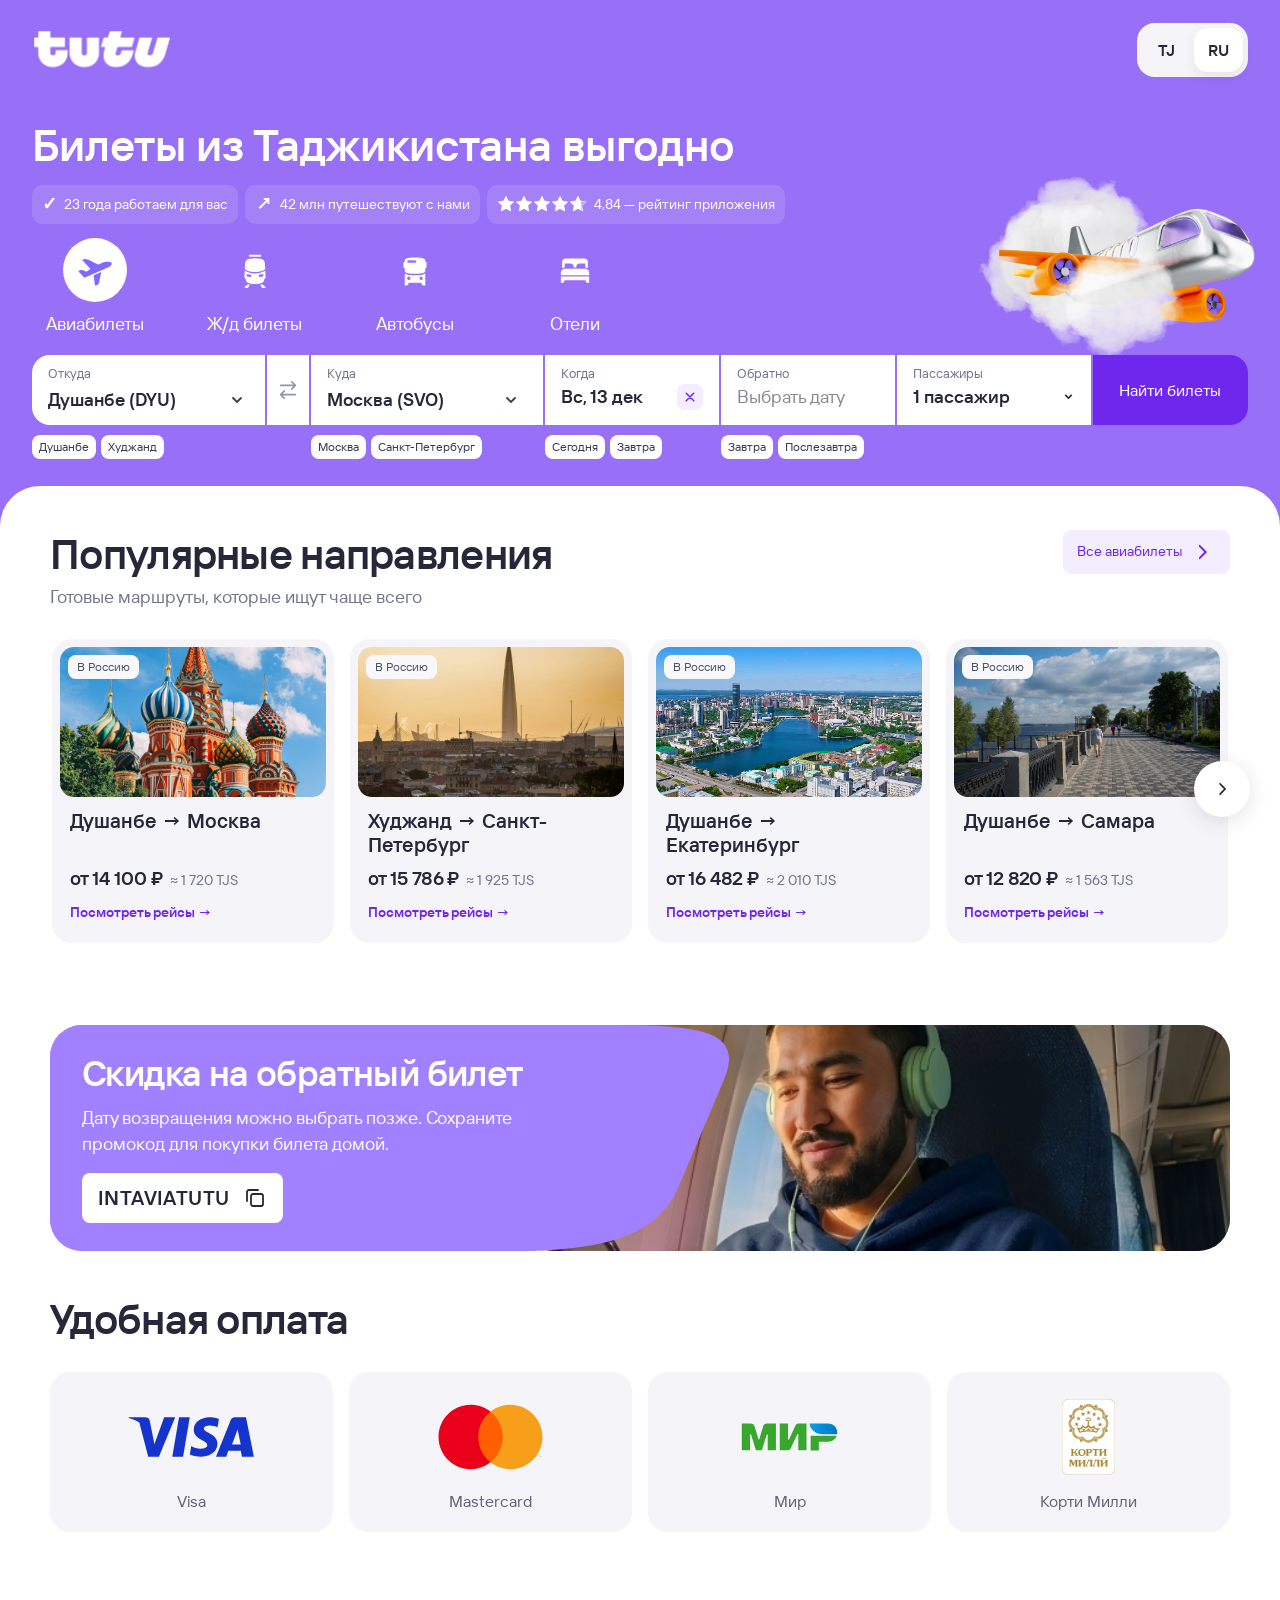
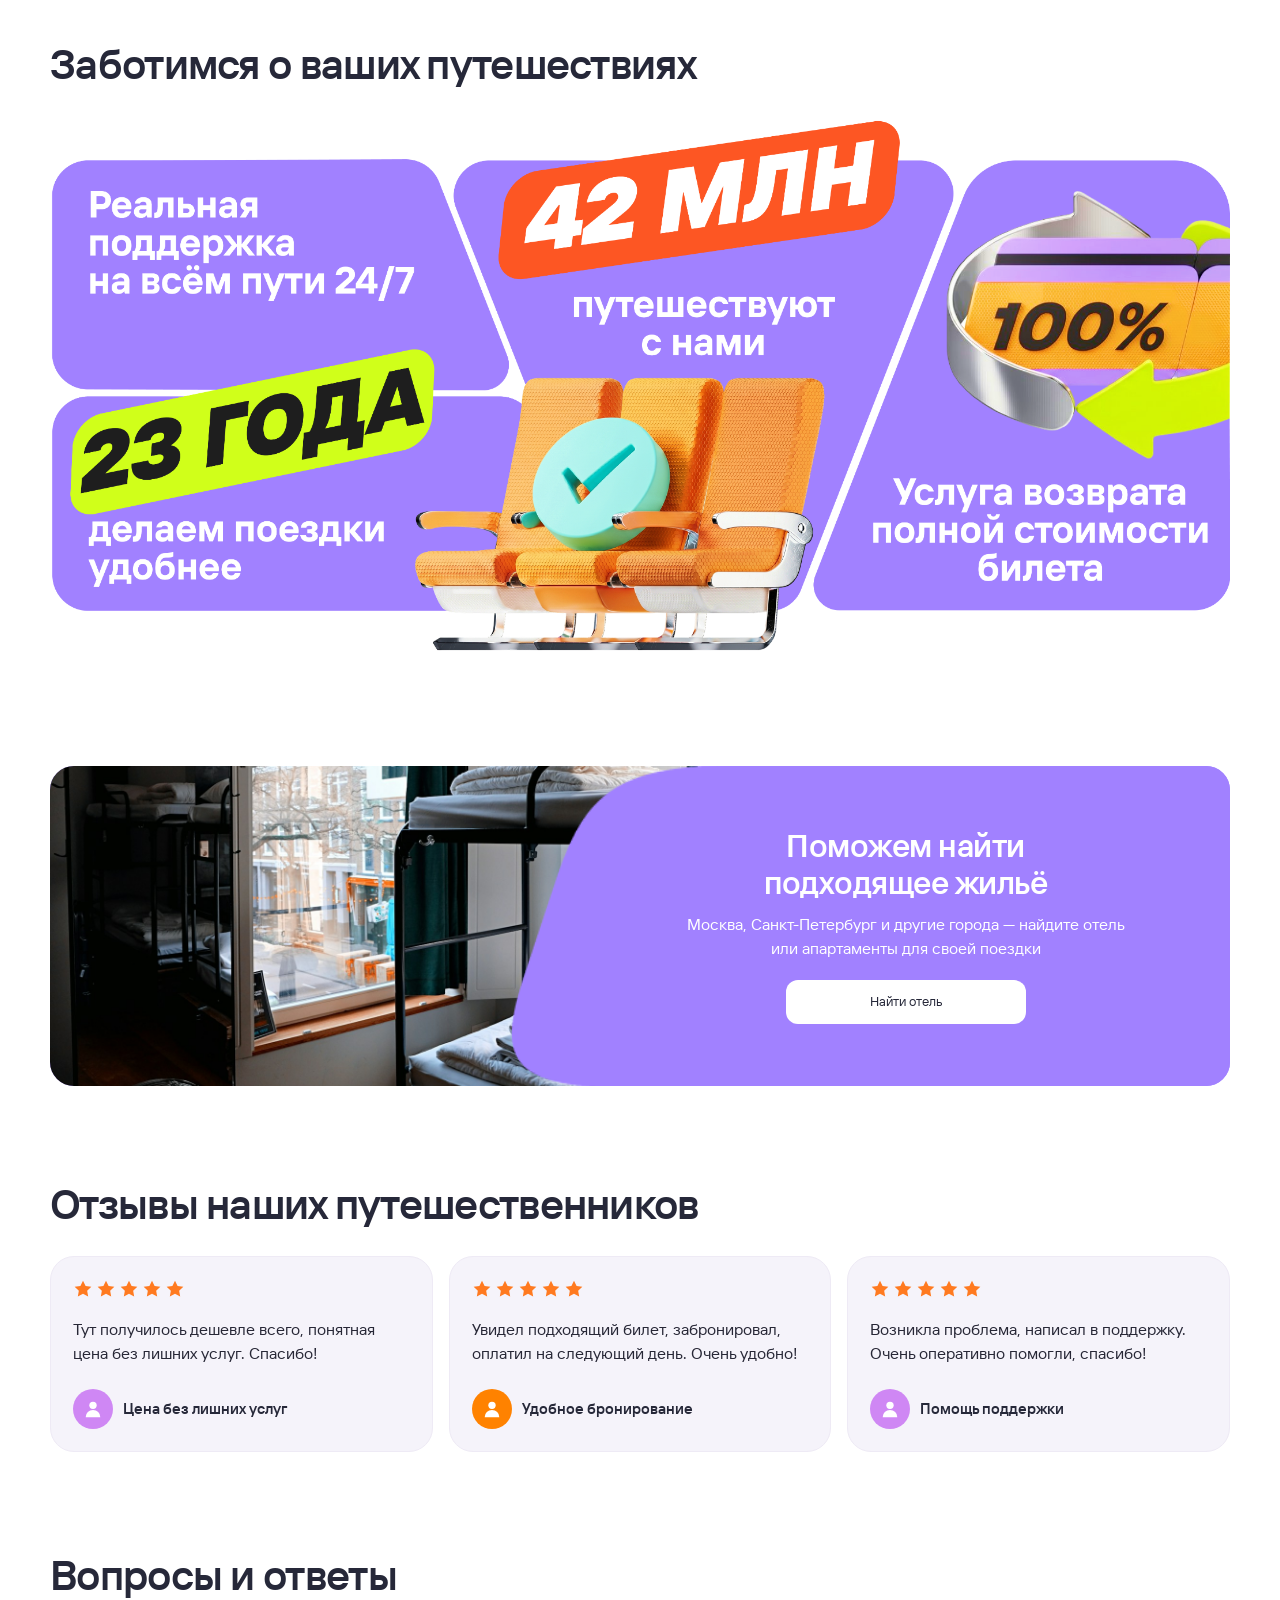
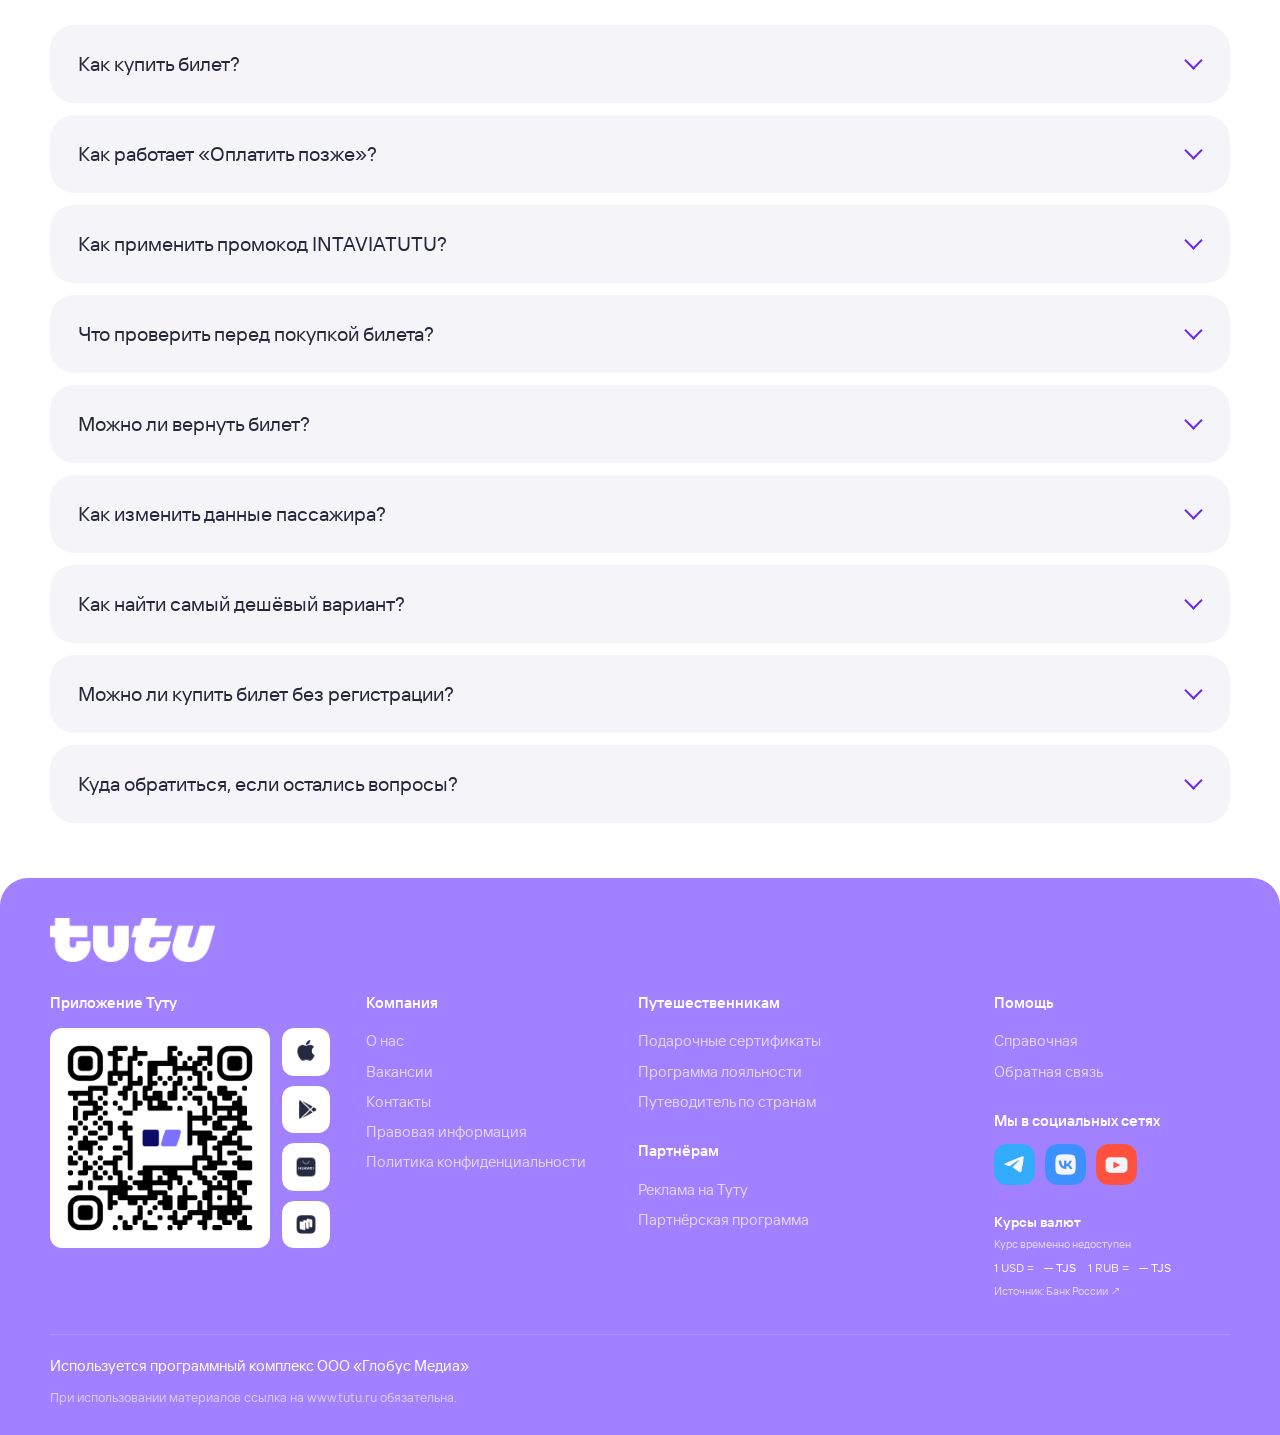
==== index.html @ aab7bdf2 "Update index.html" ====
<!doctype html><html lang="ru"><head><meta charset="utf-8"><meta name="viewport" content="width=device-width,initial-scale=1"><title>туту — билеты между Россией и Таджикистаном</title><meta name="description" content="Билеты между Россией и Таджикистаном. Выберите маршрут, даты и транспорт для поездки в обе стороны."><link rel="icon" href="assets/favicon.svg" type="image/svg+xml"><link rel="stylesheet" href="assets/fonts.css"><link rel="stylesheet" href="assets/style.css"><link rel="stylesheet" href="assets/typography.css"><link rel="stylesheet" href="assets/top.css"><link rel="stylesheet" href="assets/payments.css"><link rel="stylesheet" href="assets/route-focus.css"><link rel="stylesheet" href="assets/product-polish.css?v=20261005-1535"><style>
/* Keep passenger labels visible even when an older stylesheet is cached. */
#passengerPicker .passenger-panel {color:#262839;background:#fff}
#passengerPicker .passenger-copy b {display:block;color:#262839;font-size:16px;line-height:1.4}
#passengerPicker .passenger-count {color:#262839;font-size:16px}
#passengerPicker .passenger-copy small {color:#73758d;margin-top:3px}

.reviews .section-head {margin-bottom:28px}
.reviews .eyebrow {color:#777184;font-size:16px;margin-bottom:8px}
.review-grid {display:grid;grid-template-columns:repeat(3,minmax(0,1fr));gap:20px}
.review {background:#f5f3fa;border-radius:24px;padding:28px;display:flex;flex-direction:column;min-width:0}
.review .stars {color:#ff6300;font-size:22px;letter-spacing:3px;margin-bottom:18px}
.review>p {font-size:18px;line-height:1.55;margin:0 0 24px;color:#272736}
.review .person {display:flex;align-items:center;gap:12px;margin-top:auto}
.review .avatar {display:grid;place-items:center;background:#e6dbff;color:#7027ed;border-radius:50%;width:48px;height:48px;flex:none;font-size:22px}
.review .person b {font-size:16px;font-weight:600;display:block}
.review .person small {font-size:14px;color:#777184;display:block;margin-top:3px}
.reviews-demo-note {font-size:13px;color:#777184;line-height:1.5;margin-top:14px}
@media(max-width:900px){.review-grid {gap:14px}.review {padding:22px}.review>p {font-size:16px}}
@media(max-width:650px){.review-grid {grid-template-columns:1fr}.review {border-radius:20px;padding:24px}.reviews .section-head {margin-bottom:20px}}

/* Review corrections: consistent neutral cards and compact copy control. */
.route-section .section-head > .btn {border-radius:8px}
.fare-card,.fare-card:hover,.fare-card:active {background:#f5f5f9;box-shadow:none}
.promo-code-row .promo-copy {display:inline-flex;align-items:center;justify-content:center;gap:12px;border-radius:8px;min-height:48px;max-width:100%;white-space:normal}
.promo-copy-code {font-size:20px;font-weight:600;letter-spacing:.4px}
.promo-copy-label {font-size:14px}
.promo-copy svg {width:24px;height:24px;flex:none}
.bento-pay .pay-later-art {position:absolute;bottom:17px;left:15px;width:calc(100% - 25px);height:225px;transform:none}
@media(max-width:1050px){.bento-pay .pay-later-art {height:190px}}
@media(max-width:650px){.promo-code-row .promo-copy {gap:8px;padding:10px 12px}.promo-copy-code {font-size:17px}.promo-copy-label {font-size:12px}.promo-copy svg {width:21px;height:21px}.bento-pay .pay-later-art {left:auto;right:-9px;bottom:0;width:165px;height:127px}}

/* Compact return offer after removing the additional promo captions. */
.return-offer-panel {min-height:0}
.return-offer-copy {padding:26px 32px}
.return-offer-copy h2 {margin-bottom:10px}
.return-offer-copy > p {margin-bottom:0}
.return-offer-copy .promo-demo {margin-top:16px}
.promo-code-row .promo-copy {gap:14px;padding:10px 16px}
@media(max-width:650px){.return-offer-copy {padding:22px 24px}.return-offer-photo {height:160px}.promo-code-row .promo-copy {padding:10px 14px}}

/* Footer content and destinations follow the supplied India landing reference. */
.reference-footer {background:var(--purple);color:#fff;border-radius:40px 40px 0 0;padding:30px 0 32px;font-size:15px}
.reference-footer .ref-container {width:min(1180px,calc(100% - 64px));margin:0 auto}
.ref-brand {display:inline-block;margin-bottom:24px}
.ref-footer-logo {display:block;width:auto;height:44px}
.ref-footer-grid {display:grid;grid-template-columns:280px 1fr 1.35fr 1fr;gap:30px 36px;padding-bottom:32px;margin-bottom:20px;border-bottom:1px solid #ffffff1f}
.ref-footer-app-col,.ref-footer-col {min-width:0}
.reference-footer h4,.reference-footer .ref-group summary {font-size:15px;font-weight:700;line-height:1.3;color:#fff;margin:0 0 14px}
.reference-footer .ref-footer-app-title {font-weight:700;margin-bottom:16px}
.ref-footer-app-body {display:flex;gap:12px;align-items:flex-start}
.ref-qr {width:220px;height:220px;flex:none;background:#fff;border-radius:12px;padding:8px}
.ref-qr img {width:100%;height:100%;object-fit:contain;display:block}
.ref-stores {display:flex;flex-direction:column;gap:10px;height:220px;width:48px;flex:none}
.ref-stores a {display:block;flex:1;min-height:0;border-radius:12px;overflow:hidden}
.ref-stores img {width:100%;height:100%;object-fit:contain;display:block}
.reference-footer .ref-footer-col a {display:block;color:#ffffffad;text-decoration:none;font-size:14.5px;font-weight:500;line-height:1.4;padding:5px 0;overflow-wrap:anywhere}
.reference-footer .ref-footer-col a:hover {color:#fff}
.reference-footer .ref-footer-h4-extra,.reference-footer .ref-group + .ref-group {margin-top:24px}
.reference-footer .ref-group {border:0;margin-bottom:0;padding:0;border-radius:0;background:transparent}
.reference-footer .ref-group summary {display:flex;justify-content:space-between;list-style:none;padding:0;cursor:default}
.reference-footer .ref-group summary::-webkit-details-marker {display:none}
.reference-footer .ref-group summary::after {display:none}
.ref-chevron {display:none}
.ref-socials {display:flex;gap:10px;margin-top:4px}
.reference-footer .ref-footer-col .ref-socials a {padding:0;min-height:41px}
.ref-social {width:41px;height:41px;border-radius:12px;display:block}
.ref-footer-site {margin:0;font-size:15px;font-weight:400;color:#fff;line-height:1.5}
.ref-legal {margin:10px 0 0;font-size:12.5px;font-weight:500;line-height:1.6;color:#ffffff94;max-width:70ch}
.currency-rates-section {padding:0 0 32px}
.currency-rates-section .footer-rates {display:flex;justify-content:space-between;align-items:center;gap:16px;flex-wrap:wrap;margin:0;padding:22px 24px;background:#f5f5f9;border:0;border-radius:20px;color:#262839}
.currency-rates-section .footer-rate-list {display:flex;flex-wrap:wrap;gap:20px}
.currency-rates-section .footer-rates small,.currency-rates-section .footer-rates-source {color:#62657e}
@media(max-width:1050px) and (min-width:651px){.ref-footer-grid {grid-template-columns:1fr 1fr;gap:30px 36px}.ref-footer-app-col {grid-column:auto}}
@media(max-width:650px){
.reference-footer {padding:28px 0 max(28px,env(safe-area-inset-bottom));border-radius:28px 28px 0 0}
.reference-footer .ref-container {width:calc(100% - 32px)}
.ref-brand {margin-bottom:24px}.ref-footer-logo {height:auto;width:108px}
.ref-footer-grid {display:flex;flex-direction:column;gap:0;padding-bottom:24px;margin-bottom:20px}
.ref-footer-app-col {order:3;margin:24px 0}.ref-footer-col:nth-child(2) {order:4}.ref-footer-col:nth-child(3) {order:0}.ref-footer-col:nth-child(4) {order:1}
.ref-footer-app-body {display:block}.ref-qr {display:none}.ref-stores {display:grid;grid-template-columns:repeat(4,52px);height:auto;width:auto;gap:8px}.ref-stores a {aspect-ratio:1;min-height:0}
.reference-footer .ref-footer-app-title {font-size:17px;margin-bottom:14px}
.reference-footer .ref-footer-col h4 {font-size:17px;margin:18px 0 8px}
.reference-footer .ref-group + .ref-group {margin-top:0}
.reference-footer .ref-group summary {font-size:17px;align-items:center;min-height:60px;padding:12px 0;margin:0;cursor:pointer}
.ref-chevron {display:block;width:28px;height:28px;background:#ffffff1f;border-radius:8px;position:relative;flex:none}
.ref-chevron::before {content:'';position:absolute;width:7px;height:7px;border:solid currentColor;border-width:0 1.5px 1.5px 0;transform:rotate(45deg);top:8px;left:10px}
.ref-group[open] .ref-chevron::before {transform:rotate(225deg);top:12px}
.reference-footer .ref-footer-col a {min-height:40px;padding:10px 0;font-size:15px}
.ref-socials {gap:10px}.ref-social {width:50px;height:50px;border-radius:14px}.reference-footer .ref-footer-col .ref-socials a {min-height:50px;padding:0}
.ref-legal {font-size:12px;font-weight:400;line-height:1.7;overflow-wrap:anywhere}
.currency-rates-section .footer-rates {padding:18px}.currency-rates-section .footer-rate-list {gap:12px}
}

/* Hide the app QR code on phones and compact touch layouts. */
@media(max-width:900px){.reference-footer .ref-qr {display:none!important}}
/* Small currency reference below the footer social links. */
.reference-footer .footer-rates {display:block;margin:22px 0 0;padding:0;border:0;background:transparent;border-radius:0;color:#fff}
.reference-footer .footer-rates-head {display:block;margin-bottom:8px}
.reference-footer .footer-rates-head b {display:block;font-size:14px;font-weight:600;line-height:1.4}
.reference-footer .footer-rates-head small {display:block;margin-top:4px;font-size:11px;line-height:1.4;color:#ffffffad}
.reference-footer .footer-rate-list {display:flex;align-items:baseline;flex-wrap:nowrap;gap:12px;margin:0}
.reference-footer .footer-rate-item {background:transparent;padding:0;border:0;border-radius:0;display:flex;align-items:baseline;gap:4px;white-space:nowrap;font-size:12px;line-height:1.4;color:#ffffffda}
.reference-footer .footer-rate-item strong {font-size:12px;font-weight:500;color:#fff}
.reference-footer .ref-footer-col .footer-rates-source {display:inline-block;margin:7px 0 0;padding:0;min-height:0;font-size:11px;font-weight:400;color:#ffffffad;line-height:1.4}
@media(max-width:650px){.reference-footer .footer-rates {margin-top:20px}.reference-footer .footer-rate-list {gap:16px}.reference-footer .footer-rates-head small {font-size:12px}.reference-footer .ref-footer-col .footer-rates-source {font-size:12px}}

/* Real reviews: source and date remain visible on every card. */
#reviews .review-grid{grid-template-columns:repeat(2,minmax(0,1fr))}
#reviews .review-topic{font-size:14px;font-weight:600;color:#7027ed;margin-bottom:14px}
#reviews .review-source{align-self:flex-start;font-size:14px;color:#7027ed;line-height:1.4;margin-top:18px;text-decoration:none}
#reviews .review-source:hover{text-decoration:underline}
#reviews .review-source:focus-visible{outline:2px solid #7027ed;outline-offset:4px;border-radius:3px}
#reviews .review-excerpts-note{font-size:13px;color:#777184;margin:16px 0 0;line-height:1.5}
@media(max-width:650px){#reviews .review-grid{grid-template-columns:1fr}}

.fare-card .fare-price-row .price:not(.old){font-family:var(--font-ui);font-weight:600!important}
.fare-card .fare-price-row .price.old{font-weight:400!important}
.fare-card .discount-badge,.fare-card .discount-badge span{font-family:var(--font-ui);font-weight:400!important}
.fare-card .route-price-pending{font-size:20px;font-weight:600;line-height:1.3}
.fare-photo-credits{font-size:11px;color:#777184;margin-top:14px;line-height:1.5}
.fare-photo-credits summary{cursor:pointer}
.fare-photo-credits a{text-decoration:underline}

#reviews .review-stars{display:flex;gap:5px;color:#ff7a20;margin-bottom:22px}
#reviews .review-stars svg{width:22px;height:22px;flex:none}
#reviews .avatar svg{width:25px;height:25px;color:white}
#reviews .review:nth-child(2n) .avatar{background:#ff8200}
#reviews .review:nth-child(2n+1) .avatar{background:#cf87f4}
#reviews .person b{font-weight:600;font-size:18px;line-height:1.35}
#reviews .review-attribution{margin-top:16px;color:#777184;font-size:12px;line-height:1.5}
#reviews .review-attribution summary{cursor:pointer}
#reviews .review-attribution small{display:block;margin-top:8px}
#reviews .review-attribution .review-source{display:inline-block;margin-top:4px;font-size:12px}

#reviews .review-grid{grid-template-columns:repeat(4,minmax(0,1fr));gap:16px}
#reviews .review{padding:22px;border-radius:24px}
#reviews .review>p{font-size:16px;line-height:1.5;margin-bottom:24px}
#reviews .review-stars{gap:3px;margin-bottom:18px}
#reviews .review-stars svg{width:20px;height:20px}
#reviews .avatar{width:40px;height:40px}
#reviews .avatar svg{width:22px;height:22px}
#reviews .person{gap:10px}
#reviews .person b{font-size:15px}
.fare-card .fare-price-row{display:grid;grid-template-columns:max-content 1fr;grid-template-rows:32px 22px 18px;column-gap:8px;row-gap:5px;min-height:82px;margin-bottom:0;align-items:center}
.fare-card .fare-price-row>.price:not(.old){grid-column:1;grid-row:1}
.fare-card .fare-price-row>.discount-badge{grid-column:2;grid-row:1;justify-self:start;font-size:13px;padding:5px 7px}
.fare-card .fare-price-row>.old{grid-column:1/3;grid-row:2;margin:0}
.fare-promo-label{grid-column:1/3;grid-row:3;font-size:11px;color:#73758d;white-space:nowrap}
.fare-card .fare-copy .route-action{margin-top:20px}
@media(max-width:1100px) and (min-width:651px){#reviews .review-grid{grid-template-columns:repeat(2,minmax(0,1fr))}}
@media(max-width:650px){#reviews .review-grid{grid-template-columns:1fr}#reviews .review{padding:24px}}

.fare-card .fare-price-row>.price:not(.old){font-size:20px}
@media(max-width:360px){.fare-card .fare-price-row>.price:not(.old){font-size:18px}.fare-card .fare-price-row>.discount-badge{font-size:10px;padding:5px}.fare-promo-label{font-size:10px}}

/* Optical alignment independent of font glyph metrics. */
.return-date-control .clear-return{display:flex;align-items:center;justify-content:center;padding:0;line-height:0}
.return-date-control .clear-return[hidden]{display:none}
.return-date-control .clear-return svg{display:block;width:18px;height:18px;flex:none}
@media(max-width:650px){
 .search-grid .return-date-control{width:100%;min-width:0;align-items:center}
 .search-grid .return-date-control .clear-return{width:26px;height:26px;flex:0 0 26px;padding:0!important}
 .search-grid .date-trigger{padding:0!important;text-align:left;line-height:22px!important}
 .search-grid .field:has(.date-trigger.empty){align-items:center!important}
 .search-grid .date-trigger.empty{display:flex;align-items:center;justify-content:flex-start;min-height:22px;line-height:22px!important}
 .search-grid .date-trigger.empty:after{display:block;font-size:16px;line-height:22px}
}

@media(hover:hover) and (pointer:fine){.hotel-search-btn:hover{background:#e95400!important;color:#fff!important}}
</style><style>/* Keep focus feedback in the brand palette, without yellow rectangles. */
:root {--focus-ring:#7027ed}
button:focus-visible,a:focus-visible,summary:focus-visible {outline:2px solid #7027ed;outline-offset:3px;border-radius:10px}
.search-band button:focus-visible,.header a:focus-visible,.header button:focus-visible {outline-color:#fff}
button:focus:not(:focus-visible),a:focus:not(:focus-visible) {outline:none}
.search-grid .city-control input,.search-grid .city-control input:focus-visible {outline:none!important;box-shadow:none}
.search-grid .city-control {display:flex;align-items:center;gap:8px;min-width:0}
.search-grid .city-control input {display:block;width:100%;min-width:0;min-height:26px;border:0;background:transparent;padding:0;color:#262839;font:inherit;font-size:18px;font-weight:600;line-height:26px;text-overflow:ellipsis;caret-color:#7027ed}
.search-grid .city-chevron {display:flex;align-items:center;justify-content:center;flex:none;width:32px;height:32px;margin:0;padding:0;border:0;border-radius:8px;background:transparent;color:#383b56;cursor:pointer;pointer-events:auto}
.city-chevron svg {width:16px;height:16px}
.search-grid>.field.city-open {z-index:40}
.city-suggestions {position:absolute;top:calc(100% + 8px);left:0;width:420px;max-width:calc(100vw - 32px);max-height:390px;overflow-y:auto;overscroll-behavior:contain;padding:10px;background:#fff;color:#262839;border-radius:20px;box-shadow:0 12px 36px #26283926;scrollbar-width:thin;scrollbar-color:#d9d4e4 transparent}
.city-suggestions[hidden] {display:none}
.city-option {display:flex;align-items:center;gap:14px;padding:12px 10px;border-radius:12px;cursor:pointer;min-height:72px}
.city-option:hover,.city-option.highlighted {background:#f3effc}
.city-option[aria-selected=true] .city-option-copy b {color:#7027ed}
.city-pin {display:grid;place-items:center;width:44px;height:44px;border-radius:13px;background:#eeedf5;color:#61617d;flex:none}
.city-pin svg {width:25px;height:25px}
.city-option-copy {display:block;min-width:0;flex:1}
.city-option-copy b {display:block;font-size:18px;line-height:1.3;font-weight:600}
.city-option-copy small {display:block;margin-top:3px;font-size:14px;line-height:1.3;color:#73758d}
.city-code {margin-left:auto;flex:none;font-size:17px;line-height:1.3;color:#61617d}
.city-no-results {padding:18px 12px;font-size:15px;line-height:1.5;color:#73758d}
@media(max-width:1100px){.search-grid .city-control input {font-size:16px}}
@media(max-width:650px){.city-suggestions {width:100%;max-height:min(350px,48dvh);border-radius:16px;padding:7px}.city-option {gap:10px;padding:10px 7px;min-height:66px}.city-pin {width:38px;height:38px;border-radius:11px}.city-pin svg {width:22px;height:22px}.city-option-copy b {font-size:16px}.city-option-copy small {font-size:13px}.city-code {font-size:15px}}
.btn:focus-visible {outline:2px solid #7027ed;outline-offset:3px}
.search-band .btn:focus-visible {outline-color:#fff}
</style><style>/* Match the regular section heading weight used across the page. */
.fare-widget .section-head h2 {font-weight:400}
</style><style>
.bento-years {display:flex;flex-direction:column;justify-content:space-between;padding:20px 24px;gap:18px}
.bento-years .years-sticker {display:inline-block;align-self:flex-start;max-width:100%;margin:3px 0 0 4px;padding:0 14px 5px;border-radius:16px;background:#ff551c;color:#fff;font-size:50px;font-weight:800;font-style:italic;line-height:1.1;white-space:nowrap;transform:rotate(-8deg) skewX(-8deg)}
.years-sticker>span {display:block;transform:skewX(8deg)}
.bento-years p {font-size:24px;font-weight:400;line-height:1.25;letter-spacing:0}
@media(max-width:900px) and (min-width:651px){.bento-years {padding:20px 18px}.bento-years .years-sticker {font-size:38px}.bento-years p {font-size:20px}}
@media(max-width:650px){.bento-years {min-height:220px;padding:28px 24px 24px;gap:28px}.bento-years .years-sticker {font-size:54px}.bento-years p {font-size:26px}}
</style><style>
.bento-years .years-sticker {font-family:var(--font-decor);font-weight:400;font-style:normal;letter-spacing:0}
</style><style>
.footer {background:var(--purple);border-radius:28px 28px 0 0;padding:40px 0 28px}
.footer .footer-panel {padding:0;background:transparent}
.footer-panel .brand-logo {width:128px;height:auto;margin-bottom:40px;filter:brightness(0) invert(1)}
.footer .footer-grid {display:grid;grid-template-columns:1.15fr 1fr 1fr 1fr;gap:48px;align-items:start}
.footer .footer-col h4,.footer .app-title,.footer-group summary {font-size:16px;line-height:1.4;font-weight:500;color:#fff;margin:0 0 14px}
.footer-group {border:0;padding:0;margin:0;background:none;min-width:0}
.footer-group summary {list-style:none;cursor:default;display:flex;justify-content:space-between;align-items:center}
.footer-group summary::-webkit-details-marker {display:none}
.footer-group .footer-toggle {display:none}
.footer-partner-group,.footer-social-block {margin-top:36px}
.footer .footer-col a {font-size:14px;line-height:1.5;color:#e6dcff;margin:0 0 12px;overflow-wrap:anywhere}
.footer .footer-app-box {gap:8px;max-width:324px;align-items:flex-start}
.footer .footer-app .app-qr {width:calc(100% - 64px);max-width:260px;padding:0;border-radius:18px;background:#fff}
.footer .footer-app .app-links {gap:8px}
.footer .footer-app .app-links a,.footer .footer-app .app-links img {width:56px;height:56px;border-radius:13px}
.footer .socials {display:flex;gap:8px;align-items:center}
.footer .socials a {display:flex;align-items:center;justify-content:center;margin:0;width:32px;height:32px;border-radius:10px;color:#fff;background:#23a5e8}
.footer .socials a:nth-child(2) {background:#1685ff;color:#fff}
.footer .socials a:nth-child(3) {background:#ff3437;color:#fff}
.footer .socials svg {width:20px;height:20px}
.footer .footer-rates {margin-top:28px;border-color:#ffffff30}
.footer .footer-bottom,.footer .footer-bottom a,.footer-rates-head small,.footer-rates-source {color:#e6dcff}
.swap svg {width:22px;height:22px;display:block;margin:auto}
@media(min-width:651px) and (max-width:1000px){.footer .footer-grid {grid-template-columns:1.1fr 1fr;gap:36px}}
@media(max-width:650px){
.footer {border-radius:24px 24px 0 0;padding:36px 0 28px}
.footer .wrap {width:calc(100% - 64px)}
.footer-panel .brand-logo {width:128px;margin-bottom:28px}
.footer .footer-grid {display:flex;flex-direction:column;gap:0}
.footer .footer-traveler,.footer .footer-help {display:contents}
.footer-group {width:100%}
.footer-traveler-group {order:0}.footer-partner-group {order:1;margin:0}.footer-help-group {order:2}
.footer-group summary {min-height:42px;cursor:pointer;margin:0;font-size:16px}
.footer-group .footer-toggle {display:grid;place-items:center;width:24px;height:24px;border-radius:6px;background:#ffffff20;flex:none;margin-left:12px}
.footer-toggle svg {width:14px;height:14px;transition:transform .15s}
.footer-group[open] .footer-toggle svg {transform:rotate(180deg)}
.footer-group-links {padding:8px 0 12px}
.footer .footer-group-links a {font-size:14px;margin:0 0 10px}
.footer .footer-social-block {order:3;margin-top:28px}
.footer .footer-social-block h4,.footer .app-title {font-size:16px;margin-bottom:14px}
.footer .socials {gap:8px}.footer .socials a {width:48px;height:48px;border-radius:13px}.footer .socials svg {width:25px;height:25px}
.footer .footer-app {order:4;margin-top:30px;width:100%}
.footer .footer-app .app-qr {display:none}
.footer .footer-app-box {width:100%;max-width:none}
.footer .footer-app .app-links {display:flex;flex-direction:row;justify-content:flex-start;gap:12px}
.footer .footer-app .app-links a,.footer .footer-app .app-links img {width:56px;height:56px}
.footer .footer-company {order:5;margin-top:30px;width:100%}
.footer .footer-company h4 {display:none}
.footer .footer-company a {font-size:13px;margin-bottom:8px}
.footer .footer-rates {display:block;margin-top:26px;padding-top:20px}
.footer .footer-rate-list {margin:14px 0}
.footer .footer-bottom {font-size:12px;display:flex;flex-direction:column;gap:10px;align-items:flex-start}
}
@media(max-width:359px){.footer .wrap {width:calc(100% - 48px)}.footer .footer-app .app-links {gap:8px}.footer .footer-app .app-links a,.footer .footer-app .app-links img {width:54px;height:54px}}
</style><style>
.tab-icon {width:64px;height:64px;border-radius:50%}
.tab-icon svg {width:36px;height:36px}
.tab.active .tab-icon,.tab.active:hover .tab-icon {background:#fff;color:#8069ff}
@media(max-width:650px){.tab-icon {width:52px;height:52px}.tab-icon svg {width:32px;height:32px}}
</style><style>
/* Neutral FAQ cards on a white section. */
#faq.faq-area {background:#fff}
#faq .faq details {background:#f5f5f9;border:0;border-radius:24px;margin-top:12px;padding:0 28px}
#faq .faq details[open] {background:#eeeef6;border:0}
#faq .faq summary {padding:24px 40px 24px 0;font-weight:500;color:#262839}
#faq .faq summary:after {border-color:#7027ed;top:29px;right:2px}
#faq .faq details[open] summary:after {top:34px}
#faq .faq details p {color:#62657e;padding-bottom:24px}
.fare-all-mobile {display:none}
@media(max-width:650px){
 .fare-widget .section-head>.btn {display:none}
 .fare-all-mobile {display:flex;align-items:center;justify-content:center;width:100%;min-height:48px;margin-top:18px;padding:12px 16px;border:0;border-radius:10px;background:#f5f5f9;color:#262839;font-size:16px;font-weight:500;text-decoration:none}
 .bento-pay img {left:auto;right:16px;bottom:12px;width:165px;height:127px;object-fit:contain;transform:none}
 #faq .faq details {border-radius:18px;padding:0 20px;margin-top:10px}
 #faq .faq summary {padding:20px 30px 20px 0}
 #faq .faq summary:after {top:25px}
 #faq .faq details[open] summary:after {top:29px}
 #faq .faq details p {padding-bottom:20px}
}
</style><style>
/* Payment cards follow the neutral card style used elsewhere. */
.payments-section .payments-panel {background:transparent;border:0;border-radius:0;padding:0;box-shadow:none}
.payments-section .payments-panel h2 {font-size:42px;line-height:1.15;font-weight:400;letter-spacing:-.7px}
.payments-section .payment-logo-card {background:#f5f5f9;border:0;box-shadow:none}
@media(max-width:650px){.payments-section .payments-panel h2 {font-size:30px;letter-spacing:-.3px}}
</style><style>
/* Shared heading weight and tighter trust cards. */
body h2,body h3 {font-weight:600!important}
.bento .bento-card p {font-weight:600}
.bento {grid-template-rows:180px 180px 180px;gap:16px}
.bento .bento-card {padding:24px;border-radius:30px}
.bento .bento-pay img {height:190px}
.bento .bento-return img {height:180px}
.bento .bento-years {gap:14px}
.bento .bento-years p {font-size:23px}
@media(min-width:651px) and (max-width:1050px){
 .bento {grid-template-rows:170px 170px 170px;gap:14px}
 .bento .bento-card {padding:20px}
 .bento .bento-pay img {height:175px}
 .bento .bento-return img {height:160px}
 .bento .bento-years p {font-size:20px}
}
@media(max-width:650px){
 .bento {gap:12px}
 .bento .bento-card {padding:20px;min-height:150px;border-radius:22px;font-size:22px;line-height:1.25}
 .bento .bento-travel {min-height:148px;padding:22px 20px 18px}
 .bento .bento-travel p {margin-top:12px;font-size:19px;line-height:1.3}
 .bento .bento-years {min-height:168px;gap:18px;justify-content:flex-start}
 .bento .bento-years .years-sticker {font-size:46px}
 .bento .bento-years p {font-size:22px}
 .bento .bento-pay,.bento .bento-return {min-height:200px;padding-bottom:110px;font-size:22px}
 .bento .bento-pay img {left:auto;right:16px;bottom:12px;width:140px;height:108px}
 .bento .bento-return img {left:auto;right:16px;bottom:12px;width:140px;height:88px}
 .bento .bento-support {min-height:148px;flex-wrap:nowrap;gap:12px}
 .bento .bento-support p {max-width:52%;font-size:22px}
 .bento .bento-support .sticker {font-size:44px;padding:3px 12px 5px}
}
</style><style>
.bento-mobile-copy,.bento-mobile-art,.bento-mobile-years {display:none}
@media(max-width:650px){
 .bento .bento-card {min-height:130px;padding:18px;border-radius:24px;font-size:20px;line-height:1.25}
 .bento .bento-card p {font-size:20px;line-height:1.25;margin:0;text-align:left}
 .bento .bento-travel,.bento .bento-years {min-height:130px;display:block}
 .bento .bento-travel>.sticker,.bento .bento-travel>p:not(.bento-mobile-copy),.bento .bento-years>.years-sticker,.bento .bento-years>p:not(.bento-mobile-copy) {display:none!important}
 .bento .bento-mobile-copy {display:block;position:relative;z-index:1}
 .bento .bento-mobile-art {display:block;position:absolute;width:136px;height:114px;right:-12px;bottom:8px;object-fit:contain}
 .bento .bento-mobile-years {display:block;position:absolute;right:-6px;bottom:19px;padding:0 13px 4px;border-radius:14px;background:#ff551c;color:#fff;font-family:var(--font-ui);font-size:42px;line-height:1.05;font-weight:800;font-style:italic;text-transform:uppercase;transform:rotate(-9deg)}
 .bento .bento-pay {min-height:130px;padding-bottom:18px}
 .bento .bento-pay p {max-width:62%}
 .bento .bento-pay img {width:130px;height:108px;right:-8px;bottom:5px}
 .bento .bento-support {min-height:130px;gap:8px}
 .bento .bento-support p {max-width:58%}
 .bento .bento-support .sticker {font-family:var(--font-ui);font-weight:800;font-style:italic;font-size:44px;padding:2px 12px 5px;margin-right:-25px;border-radius:14px}
 .bento .bento-return {min-height:140px;padding-bottom:18px}
 .bento .bento-return p {font-size:18px;max-width:60%}
 .bento .bento-return img {width:112px;height:94px;right:8px;bottom:8px}
}
</style><style>
.bento-return-mobile-copy,.bento-return-reference {display:none}
@media(max-width:650px){
 .bento .bento-support .sticker {margin-right:0;flex-shrink:0;font-size:clamp(36px,10.5vw,42px);padding:2px 10px 5px}
 .bento .bento-support p {max-width:none;flex:1;font-size:clamp(18px,5.1vw,20px)}
 .bento .bento-support {gap:12px}
 .bento .bento-return {min-height:130px}
 .bento .bento-return>p:not(.bento-return-mobile-copy),.bento .bento-return>img:not(.bento-return-reference) {display:none}
 .bento .bento-return .bento-return-mobile-copy {display:block;position:relative;z-index:1;max-width:none;font-size:clamp(18px,5.1vw,20px);line-height:1.25}
 .bento .bento-return .bento-return-reference {display:block;position:absolute;width:327px;max-width:none;height:129px;right:0;bottom:0;object-fit:contain;clip-path:inset(39% 3% 2% 52%)}
}
</style><style>
@media(max-width:650px){
 .bento .bento-card p,.bento .bento-support p,.bento .bento-return .bento-return-mobile-copy {font-size:22px;line-height:1.25}
 .bento .bento-card,.bento .bento-travel,.bento .bento-years,.bento .bento-pay,.bento .bento-support,.bento .bento-return {min-height:140px}
}
@media(max-width:360px){
 .bento .bento-card p,.bento .bento-support p,.bento .bento-return .bento-return-mobile-copy {font-size:20px}
 .bento .bento-return {min-height:150px}
}
</style><style>
@media(max-width:650px){.bento .bento-return .bento-return-reference {width:145px;height:145px;right:11px;bottom:-28px;clip-path:none;object-fit:contain}}
</style><style>@media(max-width:650px){.bento .bento-mobile-years {bottom:27px}}</style><style>
.passenger-label-mobile {display:none}
@media(max-width:650px){
 .search-grid {position:relative;display:grid;grid-template-columns:repeat(2,minmax(0,1fr));gap:0;background:transparent;border-radius:12px;overflow:visible}
 .search-grid>.field {min-height:52px;margin:0;padding:6px 12px;background:#fff;border:0;border-left:1px solid #d8dae8;border-right:1px solid #d8dae8;border-bottom:1px solid #d8dae8;border-radius:0}
 .search-grid>.field.field-origin {grid-column:1/3;grid-row:1;margin:0;padding:6px 12px;border:1px solid #d8dae8;border-radius:12px 12px 0 0}
 .search-grid>.field.field-destination {grid-column:1/3;grid-row:2;margin:0;padding:6px 12px;border-radius:0}
 .search-grid>.field.field-outbound {grid-column:1;grid-row:3;margin:0;min-height:52px;border-radius:0;border-right:0}
 .search-grid>#returnField {grid-column:2;grid-row:3;margin:0;min-height:52px;padding:6px 12px;border-radius:0;border-left:1px solid #d8dae8}
 .search-grid>.field.passenger-field {grid-column:1/3;grid-row:4;margin:0;min-height:52px;border-radius:0 0 12px 12px}
 .search-grid>.swap {position:absolute;top:36px;right:20px;grid-column:auto;grid-row:auto;align-self:auto;justify-self:auto;width:32px;height:32px;margin:0;border:1px solid #c8cce0;border-radius:10px;background:#fff;color:#9296ad;box-shadow:none;transform:rotate(90deg);z-index:5}
 .search-grid .field label {font-size:12px;line-height:16px;margin:0;color:#73758d}
 .search-grid .city-control input,.search-grid .date-trigger,.search-grid .passenger-trigger {min-height:22px;font-size:16px;line-height:22px;font-weight:600}
 .search-grid .city-chevron {height:24px;width:24px}
 .search-grid .date-trigger.empty {font-weight:400;font-size:0;color:#73758d}
 .search-grid .date-trigger.empty:after {content:attr(data-mobile-label);font-size:16px}
 .search-grid .field:has(.date-trigger.empty) {display:flex;align-items:center}
 .search-grid .field:has(.date-trigger.empty)>label {display:none}
 .search-grid .return-date-control {width:100%}
 .search-grid .passenger-label-desktop {display:none}
 .search-grid .passenger-label-mobile {display:inline}
 .search-grid>.search-btn {grid-column:1/3;grid-row:5;min-height:52px;margin-top:8px;border-radius:12px;background:#7027ed;font-size:18px;font-weight:600}
 .search-grid>.search-btn:hover {background:#7027ed}
 .search-grid>.search-btn:active {background:#ff551c}
 .search-grid>.field:focus-within {box-shadow:none}
}
</style><style>@media(max-width:650px){.search-grid .city-chevron {display:none}.search-grid>.field.field-origin,.search-grid>.field.field-destination {cursor:pointer}.search-grid .city-control {width:100%}}</style><style>
.passenger-sheet-heading,.passenger-done,.passenger-sheet-handle {display:none}
.passenger-backdrop {display:none}
@media(max-width:650px){
body.passengers-open {overflow:hidden}
.passenger-backdrop.open {display:block;position:fixed;inset:0;z-index:999;background:rgba(26,20,44,.38)}
body>.passenger-panel.mobile-open {display:block;position:fixed;left:0;right:0;bottom:0;top:auto;width:100%;max-height:90dvh;overflow:auto;box-sizing:border-box;z-index:1000;padding:12px 20px calc(20px + env(safe-area-inset-bottom));border-radius:24px 24px 0 0;background:#fff;box-shadow:0 -8px 32px #21133312;color:#262839}
.passenger-panel .passenger-sheet-handle {display:block;width:36px;height:4px;border-radius:4px;background:#d9d9e2;margin:0 auto 20px}
.passenger-panel .passenger-sheet-heading {display:block;font-size:22px;font-weight:600;line-height:1.3;margin:0 40px 24px 0}
.passenger-panel .passenger-close {display:flex;align-items:center;justify-content:center;right:16px;top:27px;width:36px;height:36px;padding:0;border-radius:50%;background:#f5f5f9;color:#55576d;font-size:25px}
.passenger-panel .passenger-row {min-height:60px;gap:12px}
.passenger-panel .passenger-row+.passenger-row {margin-top:16px;padding-top:16px;border-color:#eeeef4}
.passenger-panel .passenger-copy b {font-size:18px!important;line-height:1.3}
.passenger-panel .passenger-copy small {font-size:13px;margin-top:4px}
.passenger-panel .passenger-stepper {gap:12px}
.passenger-panel .step-btn {display:flex;align-items:center;justify-content:center;width:44px;height:44px;border:0;border-radius:12px;background:#f1ecfc;color:#7027ed;font-size:26px;line-height:1;padding:0}
.passenger-panel .step-btn:disabled {opacity:1;background:#f5f5f9;color:#c4c3ce}
.passenger-panel .step-btn:active:not(:disabled) {background:#e4d9fb}
.passenger-panel .passenger-count {min-width:24px;font-size:20px!important;color:#262839}
.passenger-panel .passenger-done {display:block;width:100%;min-height:50px;margin-top:24px;border:0;border-radius:12px;background:#7027ed;color:#fff;font-size:17px;font-weight:600}
.passenger-panel .passenger-done:active {background:#ff551c}
}
</style><style>@media(max-width:650px){.search-grid>.swap {z-index:50}}</style><style>.trust-badges .app-rating-stars {display:flex;align-items:center;flex:none}.trust-badges .app-rating-stars svg {display:block;flex:none;width:18px;height:18px;overflow:hidden}@media(max-width:650px){.trust-badges .app-rating-stars svg {width:14px;height:14px}}</style><style>
.bento .bento-travel .sticker,.bento .bento-years .years-sticker,.bento .bento-support .sticker {font-family:var(--font-ui, Arial, sans-serif);font-weight:800;font-style:italic}
.hotel-area .destination-copy h3 {font-family:var(--font-ui, Arial, sans-serif);font-style:normal}
</style><style>@font-face{font-family:'Tutu Sans';src:url([data-uri]) format('woff2');font-weight:400;font-style:normal;font-display:swap}@font-face{font-family:'Tutu Sans';src:url([data-uri]) format('woff2');font-weight:600;font-style:normal;font-display:swap}@font-face{font-family:'Tutu Sans';src:url([data-uri]) format('woff2');font-weight:900;font-style:normal;font-display:swap} :root{--font-ui:'Tutu Sans','Onest',Arial,sans-serif}.bento .bento-travel .sticker,.bento .bento-years .years-sticker,.bento .bento-support .sticker,.bento .bento-mobile-years{font-weight:900}</style><style>
.hotel-search-grid[hidden],#search.hotel-mode>.search-grid,#search.hotel-mode>.quick-picks {display:none!important}
.hotel-search-grid {display:grid;grid-template-columns:minmax(180px,1.5fr) 1fr 1fr 1fr auto;gap:8px;align-items:stretch}
.hotel-search-grid>.field {border:0;border-radius:12px;min-height:64px;padding:10px 14px}
.hotel-search-grid .city-control input,.hotel-search-grid .date-trigger,.hotel-search-grid .passenger-trigger {font-family:var(--font-ui);font-size:16px;font-weight:600;min-height:24px}
.hotel-search-grid .search-btn {border-radius:12px;min-height:64px;background:#7027ed;color:#fff;font-family:var(--font-ui);font-size:17px}
.hotel-search-grid .search-btn:active {background:#ff551c}
.hotel-search-grid .field.city-open {z-index:40}
.hotel-search-grid .city-chevron {display:flex;align-items:center;justify-content:center;flex:none;width:24px;height:24px;border:0;background:transparent;color:#383b56;padding:0}
.hotel-search-grid .hotel-guests-field {z-index:5}
.hotel-guest-panel.open {display:block}
.hotel-guest-panel .passenger-close {display:flex;align-items:center;justify-content:center;top:8px;right:8px;width:28px;height:28px}
.hotel-guest-panel {padding-top:36px}
.hotel-add-child {margin-top:20px;border:0;background:#f1ecfc;color:#7027ed;border-radius:10px;width:100%;padding:11px;font-weight:600}
.hotel-guest-done {display:block;width:100%;border:0;background:#7027ed;color:white;padding:12px;border-radius:10px;margin-top:12px;font-weight:600}
.hotel-child-row {display:flex;justify-content:space-between;gap:10px;align-items:center;margin-top:16px}
.hotel-child-row select {border:1px solid #e2dfeb;border-radius:8px;font-family:var(--font-ui);font-size:14px;padding:8px;background:white;color:#262839;width:100%}
.hotel-child-row button {border:0;background:#f5f5f9;border-radius:8px;min-width:36px;min-height:36px;color:#73758d;font-size:22px}
.hotel-search-grid .city-suggestions {width:360px}
.top-plane[data-mode="hotel"] {display:none}
@media(max-width:1100px) and (min-width:651px){.hotel-search-grid {grid-template-columns:2fr 1fr 1fr}.hotel-guests-field {grid-column:1/2}.hotel-search-btn {grid-column:2/4}}
@media(max-width:650px){
.search .tabs {display:grid!important;grid-template-columns:repeat(4,minmax(0,1fr));gap:4px!important;width:100%}
.search .tab {min-width:0;font-size:12px;white-space:nowrap}
.search .tab-icon {width:48px;height:48px}.search .tab-icon svg {width:25px;height:25px}
.hotel-search-grid {grid-template-columns:1fr 1fr;gap:0}
.hotel-search-grid>.field {min-height:52px;padding:6px 12px;border-radius:0;border:1px solid #d8dae8;border-top:0}
.hotel-search-grid .hotel-city-field {grid-column:1/3;border-top:1px solid #d8dae8;border-radius:12px 12px 0 0}
.hotel-search-grid .hotel-checkin-field {border-right:0}
.hotel-search-grid .hotel-guests-field {grid-column:1/3;border-radius:0 0 12px 12px}
.hotel-search-grid .search-btn {grid-column:1/3;margin-top:8px;min-height:52px;border-radius:12px;font-size:18px}
.hotel-search-grid label {font-size:12px;line-height:16px;margin-bottom:0}
.hotel-search-grid .city-control input,.hotel-search-grid .date-trigger,.hotel-search-grid .passenger-trigger {font-size:16px;line-height:22px;min-height:22px}
.hotel-search-grid .city-chevron {display:none}
.hotel-search-grid .city-suggestions {width:100%}
body>.hotel-guest-panel.mobile-open {max-height:85dvh}
.hotel-guest-panel .passenger-close {top:27px;right:16px;width:36px;height:36px}
.hotel-guest-panel .hotel-guest-done {margin-top:20px;min-height:50px;font-size:17px}
}
@media(max-width:360px){.search .tab {font-size:11px}.search .tab-icon {width:44px;height:44px}}
</style><style>
.hotel-search-grid .city-control {display:flex;align-items:center;gap:8px;min-width:0}
.hotel-search-grid .city-control input {display:block;width:100%;min-width:0;border:0;background:transparent;padding:0;outline:none!important;box-shadow:none;text-overflow:ellipsis;caret-color:#7027ed}
@media(max-width:650px){.hotel-search-grid>.hotel-city-field {grid-column:1/3;grid-row:1}.hotel-search-grid>.hotel-checkin-field {grid-column:1;grid-row:2}.hotel-search-grid>.hotel-checkout-field {grid-column:2;grid-row:2}.hotel-search-grid>.hotel-guests-field {grid-column:1/3;grid-row:3}.hotel-search-grid>.hotel-search-btn {grid-column:1/3;grid-row:4}}
</style><style id="hotel-hero-art">
@media(min-width:651px){
.top-plane[data-mode="hotel"]{display:block;background-image:url("[data-uri]");background-size:contain;background-position:center;background-repeat:no-repeat;width:240px;height:200px;aspect-ratio:auto;top:0;right:0}
}
@media(min-width:651px) and (max-width:1100px){.top-plane[data-mode="hotel"]{width:185px;height:160px;top:8px;right:-10px}}
</style>
<style id="hotel-layout-alignment">
@media(min-width:1101px){.top-plane[data-mode="hotel"]{top:32px;width:300px;height:230px;right:-25px}}
@media(min-width:651px) and (max-width:1100px){.top-plane[data-mode="hotel"]{top:47px;width:235px;height:185px;right:-27px}}
</style>
<style id="rounded-content-transition">
/* White content has the same top corner radius as the footer. */
.search-band + .route-section {background:#fff;border-radius:40px 40px 0 0;box-shadow:0 -40px 0 0 #986ff7}
@media(max-width:650px){.search-band + .route-section {border-radius:28px 28px 0 0;box-shadow:0 -28px 0 0 #986ff7}}
</style><style id="care-reference-layout">
.care-board{position:relative;container-type:inline-size;font-family:var(--font-ui,'Tutu Sans',Arial,sans-serif)}
.care-exact-desktop{display:block;width:100%;height:auto;aspect-ratio:2047/998;overflow:hidden}
.care-card{display:none}
.care-card p{margin:0;font-size:inherit;line-height:inherit;font-weight:600}
.care-sticker{display:inline-block;font-family:var(--font-ui,'Tutu Sans',Arial,sans-serif);font-weight:900;font-style:italic;line-height:1;letter-spacing:-.045em;white-space:nowrap;background:#ff551c;color:#fff}
.care-years-sticker{display:none}
.care-mobile-art{position:absolute;right:-8px;top:0;width:46%;height:100%;overflow:hidden;z-index:1;pointer-events:none}
.care-years .care-mobile-art img{position:absolute;right:-72px;top:-40px;width:240px;height:240px;max-width:none;object-fit:contain}
.care-return .care-mobile-art{top:0;right:-16px;width:46%;height:100%}
.care-return .care-mobile-art svg{display:block;width:165px;height:155px;position:absolute;top:-3px;right:0;max-width:none}
html:not([lang="ru"]) .care-exact-desktop{position:absolute;width:0;height:0;overflow:hidden}
html:not([lang="ru"]) .care-board{display:grid;grid-template-columns:repeat(2,minmax(0,1fr));gap:16px}
html:not([lang="ru"]) .care-card{display:block;position:relative;min-height:160px;padding:24px;border-radius:24px;overflow:hidden;background:#a181ff;color:#fff;font-size:24px;line-height:1.12}
html:not([lang="ru"]) .care-card p{max-width:58%;position:relative;z-index:2}
html:not([lang="ru"]) .care-travel{background:#d4ff23;color:#161616}
html:not([lang="ru"]) .care-millions,html:not([lang="ru"]) .care-247{position:absolute;right:-6px;top:45px;transform:rotate(-9deg);font-size:48px;padding:4px 12px 7px;border-radius:15px}
html:not([lang="ru"]) .care-247{background:#d4ff23;color:#111}
@media(max-width:650px){
 .care-exact-desktop{position:absolute;width:0;height:0;overflow:hidden}
 .care-board,html:not([lang="ru"]) .care-board{display:grid;grid-template-columns:1fr;gap:14px}
 .care-card,html:not([lang="ru"]) .care-card{display:block;position:relative;min-height:130px;overflow:hidden;border-radius:24px;background:#a181ff;padding:18px;color:#fff;font-size:20px;line-height:1.08;letter-spacing:-.03em;text-align:left}
 .care-card p,html:not([lang="ru"]) .care-card p{position:relative;z-index:2;font-size:20px;line-height:1.08;font-weight:600;max-width:60%}
 .care-travel,html:not([lang="ru"]) .care-travel{background:#d4ff23;color:#161616;order:0}
 .care-millions,html:not([lang="ru"]) .care-millions{position:absolute;right:-6px;top:40px;font-size:clamp(38px,12.5cqw,51px);padding:4px 10px 7px;border-radius:14px;transform:rotate(-9deg)}
 .care-years{order:1}
 .care-years p{max-width:58%}
 .care-support{order:2}
 .care-support p{max-width:56%}
 .care-247,html:not([lang="ru"]) .care-247{position:absolute;right:-7px;top:30px;padding:2px 13px 5px;border-radius:15px;background:#d4ff23;color:#111;font-size:clamp(42px,14cqw,56px);font-weight:900;font-style:italic;transform:rotate(-10deg)}
 .care-return{order:3}
 .care-return p{max-width:55%}
}
@media(max-width:359px){.care-card,.care-card p{font-size:18px}.care-card{padding:18px;min-height:124px}.care-millions{font-size:37px}.care-247{font-size:43px}}

/* Mobile stickers match the reference proportions and diagonal placement. */
@media(max-width:650px){
 .care-millions,html:not([lang="ru"]) .care-millions{box-sizing:border-box;width:68%;right:-1%;top:34%;font-size:15.7cqw;text-align:center;padding:1.3cqw 1cqw 1.8cqw;border-radius:5cqw 0 5cqw 4cqw;transform:rotate(-8deg);transform-origin:center}
 .care-247,html:not([lang="ru"]) .care-247{box-sizing:border-box;width:48%;right:-1%;top:24%;font-size:17cqw;text-align:center;padding:1.2cqw 1cqw 1.6cqw;border-radius:7cqw 0 7cqw 4cqw;transform:rotate(-10deg);transform-origin:center}
}

@media(max-width:650px){
 .care-millions,html:not([lang="ru"]) .care-millions{top:min(26%,calc(100% - 24cqw - 12px))}
}
</style><style>
/* Lighter lettering for the two mobile trust stickers. */
@media(max-width:650px){
 .care-millions,.care-247,html:not([lang="ru"]) .care-millions,html:not([lang="ru"]) .care-247{font-weight:600}
}
</style>
<style>
/* Uploaded design-system icons inherit the existing active-tab colours. */
.ds-angle-arrow{display:block;width:28px;height:28px;flex:none}
#directions .section-head .btn-small{display:inline-flex;align-items:center;justify-content:center;gap:6px}
#farePrev .ds-angle-arrow{transform:rotate(180deg)}
.hotel-banner-cta{display:inline-flex;align-items:center;justify-content:center;min-width:240px;max-width:100%;white-space:nowrap;padding-inline:24px}
.hotel-banner-cta::after,.hotel-search-btn::after{content:none!important}
.hotel-search-grid .hotel-search-btn{white-space:nowrap;min-width:230px;padding-inline:20px;width:auto}
.reference-footer h4,.reference-footer .ref-group summary,.reference-footer .ref-footer-app-title{font-weight:600}
#reviews .review-grid{grid-template-columns:repeat(3,minmax(0,1fr))}
#otherQuestionsFaq a{color:#7027ed;text-decoration:underline;text-underline-offset:3px}
@media(max-width:900px){.hotel-search-grid .hotel-search-btn{min-width:0;width:100%;grid-column:1/-1}}
@media(max-width:650px){#reviews .review-grid{grid-template-columns:1fr}.hotel-banner-cta{width:100%;min-width:0}.hotel-search-grid .hotel-search-btn{width:100%;min-width:0}}
</style>
<style>
:root{--banner-shape:url("[data-uri]")}
.hotel-area .destination{height:auto;min-height:320px;background:#a181ff;isolation:isolate}
.hotel-area .destination-photo{left:0;top:0;width:100%;height:100%;object-fit:cover;object-position:left center;z-index:0}
.hotel-area .destination-shape{display:block;inset:-3px -1px -3px auto;width:61%;height:calc(100% + 6px);background:#a181ff;border-radius:0;transform:rotate(180deg);-webkit-mask-image:var(--banner-shape);mask-image:var(--banner-shape);-webkit-mask-size:100% 100%;mask-size:100% 100%;-webkit-mask-repeat:no-repeat;mask-repeat:no-repeat;z-index:1}
.hotel-area .destination-copy{margin-left:auto;width:55%;min-height:320px;padding:30px 34px;position:relative;z-index:2}
.hotel-area .destination-copy h2{font-family:var(--font-ui);font-size:32px;line-height:1.14;font-weight:600;letter-spacing:-.5px;text-transform:none;margin:0 0 12px;max-width:420px}
.hotel-area .destination-copy p{margin:0 0 20px}
.return-offer-panel{background:#a181ff;isolation:isolate}
.return-offer-photo{position:absolute;right:0;top:0;width:43%;height:100%;object-fit:cover;object-position:center 30%;z-index:-2}
.return-offer-panel::before{display:block;inset:-3px auto -3px -1px;width:67%;height:calc(100% + 6px);background:#a181ff;border-radius:0;-webkit-mask-image:var(--banner-shape);mask-image:var(--banner-shape);-webkit-mask-size:100% 100%;mask-size:100% 100%;-webkit-mask-repeat:no-repeat;mask-repeat:no-repeat}
.return-offer-copy{position:relative;max-width:64%}
.fare-card .fare-price-row{grid-template-rows:54px 22px 18px;min-height:106px}
.fare-card .fare-price-row>.price:not(.old){display:flex;flex-direction:column;gap:3px;align-items:flex-start;line-height:1.15;white-space:nowrap}
.fare-card .fare-price-row>.price .price-local{font-family:var(--font-ui);font-size:13px;line-height:1.2;font-weight:400!important;color:#73758d;letter-spacing:0;white-space:nowrap}
.fare-card .fare-price-row>.discount-badge{align-self:start;margin-top:5px}
@media(max-width:900px) and (min-width:651px){.hotel-area .destination-copy{padding:26px 22px}.hotel-area .destination-copy h2{font-size:28px}}
@media(max-width:650px){
 .hotel-area .destination{min-height:0;display:flex;flex-direction:column}
 .hotel-area .destination-photo{position:relative;height:200px;width:100%;order:0}
 .hotel-area .destination-copy{width:100%;min-height:0;margin:0;padding:24px;order:1;border-radius:0;background:#a181ff}
 .hotel-area .destination-copy h2{font-size:28px}
 .hotel-area .destination-shape{top:175px;right:0;bottom:auto;left:0;width:100%;height:32px;transform:rotate(180deg)}
 .return-offer-photo{position:relative;right:auto;top:auto;height:180px;width:100%;z-index:auto}
 .return-offer-panel::before{inset:155px 0 auto;width:100%;height:32px;transform:rotate(180deg);z-index:1}
 .return-offer-copy{max-width:none;width:100%;background:#a181ff;z-index:2}
}
</style>
<style>
/* October review: shorter search header and useful below-fold navigation. */
.search-band{padding-top:20px;padding-bottom:26px}
.search-intro{min-height:0;padding-top:0;padding-bottom:14px}
.search-intro h1{font-size:clamp(30px,3.7vw,44px);line-height:1.12;max-width:calc(100% - 220px);margin-top:0;margin-bottom:14px}
#care,#reviews,#faq{scroll-margin-top:28px}
.fare-card .fare-image .country{top:8px;left:8px;padding:5px 9px;border-radius:12px;font-size:12px;line-height:1.2}
/* RUB price and indicative TJS equivalent share one baseline. */
.fare-card .fare-price-row{grid-template-columns:max-content 1fr;grid-template-rows:32px 22px 18px;min-height:82px;column-gap:8px}
.fare-card .fare-price-row>.price:not(.old){grid-column:1/-1;grid-row:1;display:flex;flex-direction:row;align-items:baseline;gap:7px;font-size:19px;line-height:1.2;white-space:nowrap}
.fare-card .fare-price-row>.price .price-local{display:inline;font-size:14px;font-weight:400!important;line-height:1.2;color:#73758d;white-space:nowrap}
.fare-card .fare-price-row>.old{grid-column:1;grid-row:2;justify-self:start;margin:0}
.fare-card .fare-price-row>.discount-badge{grid-column:2;grid-row:2;align-self:center;justify-self:start;margin:0;font-weight:400}
.fare-card .fare-promo-label{grid-column:1/-1;grid-row:3}
/* Photo extends underneath the entire curved edge; no exposed rectangular step. */
.return-offer-panel{--promo-shape:url("data:image/svg+xml,%3Csvg%20xmlns%3D%22http%3A%2F%2Fwww.w3.org%2F2000%2Fsvg%22%20viewBox%3D%220%200%20600%20224%22%20preserveAspectRatio%3D%22none%22%3E%3Cpath%20fill%3D%22white%22%20d%3D%22M0%200H470C560%200%20610%200%20592%2052L553%20156C536%20205%20495%20224%20405%20224H0Z%22%2F%3E%3C%2Fsvg%3E");background:#a181ff;min-height:300px;isolation:isolate}
.return-offer-panel .return-offer-photo{position:absolute;top:0;right:0;bottom:0;left:auto;width:70%;height:100%;object-fit:cover;object-position:center 30%;z-index:-2}
.return-offer-panel::before{display:block;content:'';inset:0 auto 0 0;width:58%;height:100%;border-radius:0;transform:none;background:#a181ff;z-index:-1;-webkit-mask-image:var(--promo-shape);mask-image:var(--promo-shape);-webkit-mask-size:100% 100%;mask-size:100% 100%;-webkit-mask-repeat:no-repeat;mask-repeat:no-repeat}
.return-offer-panel .return-offer-copy{position:relative;max-width:49%;padding:30px 32px;z-index:0}
.return-offer-copy h2{font-size:32px;line-height:1.14}
@media(min-width:651px) and (max-width:1100px){
 .fare-card .fare-price-row>.price:not(.old){font-size:20px}
 .return-offer-panel .return-offer-copy{max-width:51%;padding:26px 24px}
 .return-offer-copy h2{font-size:28px}
}
@media(max-width:650px){
 .search-band{padding-top:16px;padding-bottom:20px}
 .search-intro{padding-bottom:12px}
 .search-intro h1{font-size:30px;max-width:100%;margin-bottom:12px}
 .fare-card .fare-price-row>.price:not(.old){font-size:19px}
 .return-offer-panel{min-height:0;display:flex;flex-direction:column}
 .return-offer-panel .return-offer-photo{position:relative;inset:auto;width:100%;height:200px;object-position:center 30%;z-index:auto}
 .return-offer-panel::before{display:none}
 .return-offer-panel .return-offer-copy{max-width:none;width:100%;padding:24px;margin-top:-20px;border-radius:28px 28px 0 0;background:#a181ff;z-index:1}
 .return-offer-copy h2{font-size:28px}
}
</style>
<style>
/* Visible language control: only Tajik and Russian. */
.header .wrap{justify-content:space-between}
.language-switch{display:inline-flex;align-items:center;gap:4px;padding:5px;border-radius:18px;background:#f5f5f9;color:#262839;flex:none}
.language-switch button{border:0;border-radius:14px;background:transparent;color:#262839;font-family:var(--font-ui);font-size:16px;font-weight:600;line-height:1;padding:13px 14px;min-height:44px;min-width:48px;cursor:pointer;box-shadow:none}
.language-switch button[aria-pressed="true"]{background:#fff;box-shadow:0 5px 12px #27203914}
.language-switch button:focus-visible{outline:2px solid #7027ed;outline-offset:2px}
.hotel-area .destination-photo{width:65%;object-position:75% center}
/* Tablet uses explicit rows and consistent separators. */
@media(min-width:651px) and (max-width:1100px){
 #search>.search-grid{display:grid;position:relative;grid-template-columns:repeat(2,minmax(0,1fr))!important;grid-template-rows:auto auto auto;gap:1px;background:#ded6f4;border-radius:16px;isolation:isolate}
 #search>.search-grid>.field{background:#fff;border:0;min-height:68px;padding:10px 16px;margin:0;border-radius:0;min-width:0}
 #search>.search-grid>.field.field-origin{grid-column:1;grid-row:1;border-radius:16px 0 0 0;padding-right:42px}
 #search>.search-grid>.field.field-destination{grid-column:2;grid-row:1;border-radius:0 16px 0 0;padding-left:26px}
 #search>.search-grid>.field.field-outbound{grid-column:1;grid-row:2;border-radius:0}
 #search>.search-grid>#returnField{grid-column:2;grid-row:2;border-radius:0}
 #search>.search-grid>.field.passenger-field{grid-column:1;grid-row:3;border-radius:0 0 0 16px}
 #search>.search-grid>.search-btn{grid-column:2;grid-row:3;margin:0;min-height:68px;border-radius:0 0 16px 0}
 #search>.search-grid>.swap{position:absolute;grid-column:auto;grid-row:auto;left:50%;right:auto;top:17px;bottom:auto;transform:translateX(-50%);width:34px;height:34px;margin:0;background:#fff;border:1px solid #ded6f4;border-radius:10px;z-index:15}
 #search>.search-grid .city-control{min-width:0}
 #search>.search-grid .city-control input{min-width:0;width:100%}
 #search>.search-grid .city-open{z-index:40}
}
@media(max-width:650px){
 /* Swipe-only cards, with one full-width link below them. */
 #farePrev,#fareNext,.fare-carousel .carousel-button{display:none!important}
 #directions .section-head>.btn-small{display:none!important}
 #directions .fare-all-mobile{display:flex;align-items:center;justify-content:center;width:100%;min-height:48px;border-radius:12px;background:#f5f5f9;margin-top:18px;text-decoration:none}
 #directions .fare-cards{overflow-x:auto;scroll-snap-type:x proximity;touch-action:pan-x pan-y;-webkit-overflow-scrolling:touch}
 /* Long Tajik names stay within their own tab and can use two lines. */
 #search .tabs{display:grid!important;grid-template-columns:repeat(4,minmax(0,1fr));gap:8px!important;align-items:start}
 #search .tab{display:flex;flex-direction:column;align-items:center;justify-content:flex-start;gap:7px;width:100%;min-width:0;white-space:normal;padding:0;font-size:12px;line-height:1.2}
 #search .tab>span:last-child{display:block;width:100%;max-width:100%;min-height:30px;white-space:normal;overflow-wrap:normal;word-break:normal;text-align:center;letter-spacing:0}
 #search .tab .tab-icon{flex:none}
 .language-switch{gap:2px;padding:4px;border-radius:16px}
 .language-switch button{min-width:43px;min-height:40px;padding:11px 12px;font-size:15px;border-radius:12px}
 /* A single rounded photo-to-copy junction replaces the floating desktop mask. */
 .hotel-area .destination{min-height:0;overflow:hidden}
 .hotel-area .destination-photo{position:relative;inset:auto;width:100%;height:210px;order:0;object-fit:cover;object-position:65% center}
 .hotel-area .destination-shape{display:none!important}
 .hotel-area .destination-copy{position:relative;width:100%;max-width:none;min-height:0;margin:-20px 0 0;padding:26px 24px 24px;order:1;border-radius:28px 28px 0 0;background:#a181ff;z-index:2}
}
@media(max-width:360px){#search .tabs{gap:5px!important}#search .tab{font-size:11px}}
</style>
<style>
/* Calmer corners and one current price pair per route. */
#directions .fare-card{border-radius:20px;padding:8px 8px 20px}
#directions .fare-image img{border-radius:14px}
#directions .fare-image .country{border-radius:8px}
#directions .fare-copy{padding:14px 12px 0}
#directions .fare-copy h3{margin-bottom:16px}
#directions .fare-card .fare-price-row{display:flex;align-items:baseline;gap:0;min-height:28px;height:auto;margin:0 0 16px;grid-template-columns:none;grid-template-rows:none}
#directions .fare-card .fare-price-row>.price:not(.old){display:inline-flex;flex-direction:row;align-items:baseline;gap:7px;font-size:19px;line-height:1.25;white-space:nowrap}
#directions .fare-card .fare-price-row .price-local{display:inline;font-size:14px;font-weight:400!important;white-space:nowrap}
/* Bring the promo content closer together instead of leaving a tall empty panel. */
.return-offer-panel{min-height:0;height:auto}
.return-offer-panel .return-offer-copy{padding:28px 32px;max-width:50%}
.return-offer-panel .return-offer-copy h2{font-size:clamp(28px,3vw,36px);line-height:1.12;margin:0 0 12px}
.return-offer-panel .return-offer-copy>p{font-size:18px;line-height:1.45;margin:0;max-width:490px}
.return-offer-panel .promo-demo{margin-top:16px}
.return-offer-panel .promo-copy{font-size:18px;min-height:48px;padding:10px 16px}
.return-offer-panel #promoStatus:empty{display:none}
@media(min-width:651px) and (max-width:900px){.return-offer-panel .return-offer-copy{padding:24px;max-width:51%}.return-offer-panel .return-offer-copy>p{font-size:16px}}
@media(max-width:650px){
 #directions .fare-card{border-radius:20px}
 .return-offer-panel .return-offer-copy{max-width:none;width:100%;padding:24px}
 .return-offer-panel .return-offer-copy h2{font-size:30px}
 .return-offer-panel .return-offer-copy>p{font-size:17px;line-height:1.45}
}
</style>
<style>
/* The route price area contains only the current RUB / approximate TJS pair. */
#directions .fare-card .fare-promo-label,
#directions .fare-card .discount-badge,
#directions .fare-card .fare-price-row>.old,
#directions .fare-card .fare-price-row>:not(.price){display:none!important}
</style>
<style>
/* Shorter destination cards, with consistent two-line route alignment. */
#directions .fare-card{padding:8px 8px 16px}
#directions .fare-card .fare-image{height:150px}
#directions .fare-card .fare-copy{padding:12px 10px 0}
#directions .fare-card .fare-copy h3{font-size:20px;line-height:1.2;min-height:48px;margin:0 0 10px}
#directions .fare-card .fare-price-row{min-height:24px;margin:0;line-height:1.2}
#directions .fare-card .fare-copy .route-action{min-height:24px;margin-top:12px;font-size:14px;line-height:1.4}
@media(max-width:650px){#directions .fare-card .fare-image{height:140px}#directions .fare-card{padding-bottom:14px}}
</style>
</head><body>
<!-- Yandex.Metrika counter -->
<script>
(function(m,e,t,r,i,k,a){
  m[i]=m[i]||function(){(m[i].a=m[i].a||[]).push(arguments)};
  m[i].l=1*new Date();
  k=e.createElement(t);a=e.getElementsByTagName(t)[0];k.async=1;k.src=r;
  a.parentNode.insertBefore(k,a);
})(window,document,"script","https://mc.yandex.ru/metrika/tag.js","ym");
ym(113326791,"init",{clickmap:true,trackLinks:true,accurateTrackBounce:true});
</script>
<noscript><div><img src="https://mc.yandex.ru/watch/113326791" style="position:absolute;left:-9999px" alt=""></div></noscript>
<!-- /Yandex.Metrika counter -->
<header class="header"><div class="wrap"><a class="brand" href="https://www.tutu.ru/" aria-label="Туту"><img class="brand-logo" src="assets/tutu-logo.png" alt="туту"></a><div class="header-actions"><select id="lang" hidden aria-hidden="true" tabindex="-1"><option value="ru">RU</option><option value="tj">TJ</option></select><div class="language-switch" role="group" aria-label="Выбрать язык"><button type="button" data-language="tj" lang="tg" aria-label="Тоҷикӣ" aria-pressed="false">TJ</button><button type="button" data-language="ru" lang="ru" aria-label="Русский" aria-pressed="true">RU</button></div></div></div></header><main><section class="search-band"><div class="wrap"><div class="search-intro"><h1>Билеты из Таджикистана выгодно</h1><div class="trust-badges"><span><b aria-hidden="true">✓</b><span>23 года работаем для вас</span></span><span><b aria-hidden="true">↗</b><span>42 млн путешествуют с нами</span></span><span><b class="app-rating-stars" aria-hidden="true"><svg viewBox="0 0 20 20" focusable="false"><path d="M10 1.5 12.6 6.8 18.5 7.7 14.2 11.8 15.2 17.7 10 14.9 4.8 17.7 5.8 11.8 1.5 7.7 7.4 6.8Z" fill="currentColor" stroke="currentColor" stroke-width=".8" stroke-linejoin="round"/></svg><svg viewBox="0 0 20 20" focusable="false"><path d="M10 1.5 12.6 6.8 18.5 7.7 14.2 11.8 15.2 17.7 10 14.9 4.8 17.7 5.8 11.8 1.5 7.7 7.4 6.8Z" fill="currentColor" stroke="currentColor" stroke-width=".8" stroke-linejoin="round"/></svg><svg viewBox="0 0 20 20" focusable="false"><path d="M10 1.5 12.6 6.8 18.5 7.7 14.2 11.8 15.2 17.7 10 14.9 4.8 17.7 5.8 11.8 1.5 7.7 7.4 6.8Z" fill="currentColor" stroke="currentColor" stroke-width=".8" stroke-linejoin="round"/></svg><svg viewBox="0 0 20 20" focusable="false"><path d="M10 1.5 12.6 6.8 18.5 7.7 14.2 11.8 15.2 17.7 10 14.9 4.8 17.7 5.8 11.8 1.5 7.7 7.4 6.8Z" fill="currentColor" stroke="currentColor" stroke-width=".8" stroke-linejoin="round"/></svg><svg viewBox="0 0 20 20" focusable="false"><defs><clipPath id="appRatingPartial"><rect width="13.63" height="20"/></clipPath></defs><path d="M10 1.5 12.6 6.8 18.5 7.7 14.2 11.8 15.2 17.7 10 14.9 4.8 17.7 5.8 11.8 1.5 7.7 7.4 6.8Z" fill="currentColor" opacity=".2"/><path d="M10 1.5 12.6 6.8 18.5 7.7 14.2 11.8 15.2 17.7 10 14.9 4.8 17.7 5.8 11.8 1.5 7.7 7.4 6.8Z" fill="currentColor" clip-path="url(#appRatingPartial)"/><path d="M10 1.5 12.6 6.8 18.5 7.7 14.2 11.8 15.2 17.7 10 14.9 4.8 17.7 5.8 11.8 1.5 7.7 7.4 6.8Z" fill="none" stroke="currentColor" stroke-width=".8" stroke-linejoin="round"/></svg></b><span>4,84 — рейтинг приложения</span></span></div><div class="top-plane" data-mode="air" aria-hidden="true"></div></div><form class="search" id="search">
            <div class="search-top"><div class="tabs"><button type="button" class="tab active" data-mode="air"><span class="tab-icon"><svg aria-hidden="true" focusable="false"  width="28" height="28" viewBox="0 0 28 28" fill="none" xmlns="http://www.w3.org/2000/svg">
<path d="M24.8807 11.6923L5.72815 20.0439L1 15.002C2.32948 13.6203 4.42866 13.6203 7.34752 15.3835C7.34752 15.3835 8.62702 14.4864 10.5363 13.2698L3.99883 6.29981C3.99883 6.29981 5.50824 4.57794 8.32713 5.79459C10.8961 6.88752 15.6443 9.33113 16.5639 9.80542C17.3436 9.41362 18.1233 9.03212 18.893 8.69187C22.6215 7.07311 26.45 7.43398 26.8899 8.53721C27.5696 10.2797 24.8807 11.6923 24.8807 11.6923Z" fill="currentColor"/>
<path d="M17.1136 23.931C16.5538 26.2302 13.9349 25.9931 13.9349 25.9931L12.9353 18.0952L18.813 15.5072C18.2732 18.4251 17.4835 22.3534 17.1136 23.931Z" fill="currentColor"/>
</svg></span><span>Авиабилеты</span></button><button type="button" class="tab" data-mode="train"><span class="tab-icon"><svg aria-hidden="true" focusable="false"  width="28" height="28" viewBox="0 0 28 28" fill="none" xmlns="http://www.w3.org/2000/svg">
<path d="M18.8063 2.71547C18.8063 2.43049 18.5824 2.19946 18.3063 2.19946H9.6937C9.63996 2.19946 9.58657 2.2084 9.53558 2.22594C9.27361 2.31606 9.13203 2.60829 9.21936 2.87865L9.32904 3.21824C9.43113 3.53431 9.71773 3.74749 10.0406 3.74749H17.9594C18.2822 3.74749 18.5688 3.53431 18.6709 3.21824L18.7806 2.87865C18.7976 2.82603 18.8063 2.77093 18.8063 2.71547Z" fill="currentColor"/>
<path d="M14 4.77951C12.385 4.77951 10.6885 5.02736 8.91047 5.52304C7.47273 5.92387 6.43822 7.21973 6.33211 8.75278L6.06877 12.5578C6.0253 13.1859 6.35482 13.7786 6.90218 14.0568C8.94666 15.0961 11.3126 15.6157 14 15.6157C16.6874 15.6157 19.0533 15.0961 21.0978 14.0568C21.6452 13.7786 21.9747 13.1859 21.9312 12.5578L21.6678 8.75276C21.5617 7.21971 20.5272 5.92386 19.0895 5.52304C17.3115 5.02735 15.615 4.77951 14 4.77951Z" fill="currentColor"/>
<path d="M6 26.9679L8.5602 25.0463L10 25.5085L8.5 27.9999H6V26.9679Z" fill="currentColor"/>
<path d="M18 25.5085L19.5 27.9999H22V26.9679L19.4398 25.0463L18 25.5085Z" fill="currentColor"/>
<path fill-rule="evenodd" clip-rule="evenodd" d="M6 14.6755C8.26589 15.9903 10.9326 16.6477 14 16.6477C17.0674 16.6477 19.7341 15.9903 22 14.6755L22.25 19.7411C21.3153 20.7746 20.8153 21.8935 20.75 23.0979C19.313 24.3019 17.0638 24.9039 14.0023 24.9039C10.9409 24.9039 8.6901 24.3019 7.25 23.0979C7.28937 21.895 6.78937 20.7769 5.75 19.7438L6 14.6755ZM11 17.7025L7.5 17.1772V18.01C7.5 18.5683 7.947 19.1008 8.5 19.1989L11 19.4672V17.7025ZM20.5 17.1772L17 17.7025V19.4672L19.5 19.1989C20.053 19.1019 20.5 18.5683 20.5 18.01V17.1772Z" fill="currentColor"/>
</svg></span><span>Ж/д билеты</span></button><button type="button" class="tab" data-mode="bus"><span class="tab-icon"><svg aria-hidden="true" focusable="false"  width="28" height="28" viewBox="0 0 28 28" fill="none" xmlns="http://www.w3.org/2000/svg">
<path fill-rule="evenodd" clip-rule="evenodd" d="M22 14.3692C22 15.6489 21.39 17.0112 14 17.0112C6.61001 17.0112 6.00001 15.6799 6.00001 14.3692V12.5012C5.34001 12.4187 5.00001 11.9852 5.00001 11.2009V8.81692C4.97759 8.66295 4.98609 8.50586 5.025 8.35542C5.06391 8.20499 5.13238 8.06442 5.22618 7.94246C5.31997 7.8205 5.43706 7.71975 5.57019 7.64649C5.70332 7.57322 5.84962 7.529 6.00001 7.51658V6.97993C6.00001 5.66926 6.61001 4.32764 14 4.32764C21.39 4.32764 22 5.70022 22 6.96961V7.50626C22.1504 7.51868 22.2967 7.5629 22.4298 7.63617C22.563 7.70943 22.6801 7.81018 22.7739 7.93214C22.8676 8.0541 22.9361 8.19467 22.975 8.3451C23.0139 8.49554 23.0224 8.65263 23 8.8066V11.2009C23 11.9852 22.66 12.4187 22 12.5012V14.3692ZM8.82001 6.39168C7.71001 6.39168 7.71001 8.45572 8.82001 8.45572H14.18C15.29 8.45572 15.29 6.39168 14.18 6.39168H8.82001Z" fill="currentColor"/>
<path fill-rule="evenodd" clip-rule="evenodd" d="M21 26C19.62 26 19 25.3602 19 23.8844H9C9 25.3189 8.39 26 7 26H6V16.6293C7.25 17.6613 9.76 18.0741 14 18.0741C18.24 18.0741 20.75 17.651 22 16.6293V26H21ZM18.75 21.7894C19.0044 21.7956 19.2547 21.7234 19.4691 21.582C19.6835 21.4406 19.8522 21.2365 19.9537 20.9958C20.0552 20.755 20.0849 20.4885 20.039 20.2302C19.993 19.972 19.8735 19.7337 19.6958 19.5458C19.518 19.358 19.29 19.2291 19.041 19.1755C18.7919 19.122 18.533 19.1463 18.2973 19.2453C18.0617 19.3443 17.86 19.5136 17.718 19.7314C17.576 19.9493 17.5001 20.2059 17.5 20.4684C17.5 20.8115 17.6314 21.1407 17.8655 21.3843C18.0996 21.6278 18.4176 21.766 18.75 21.7688V21.7894ZM9.25 19.1474C8.9948 19.1413 8.74365 19.214 8.52882 19.3563C8.31398 19.4986 8.14528 19.7039 8.04438 19.9459C7.94348 20.1879 7.915 20.4555 7.96259 20.7143C8.01018 20.9732 8.13167 21.2114 8.31146 21.3984C8.49124 21.5854 8.7211 21.7127 8.9715 21.7639C9.22191 21.8151 9.48142 21.7878 9.7167 21.6856C9.95198 21.5834 10.1523 21.4109 10.2919 21.1904C10.4314 20.9698 10.5039 20.7112 10.5 20.4478C10.5027 20.1019 10.3728 19.769 10.1387 19.5216C9.90451 19.2741 9.58509 19.1322 9.25 19.1268V19.1474Z" fill="currentColor"/>
</svg></span><span>Автобусы</span></button><button type="button" class="tab" data-mode="hotel"><span class="tab-icon"><svg aria-hidden="true" focusable="false" width="28" height="28" viewBox="0 0 28 28" fill="none" xmlns="http://www.w3.org/2000/svg">
<path d="M4 7.5C4 6.11929 5.11929 5 6.5 5H21.5C22.8807 5 24 6.11929 24 7.5V12.5351C23.4117 12.1948 22.7286 12 22 12V9H17.5C16.1193 9 15 10.1193 15 11.5V12H13V11.5C13 10.1193 11.8807 9 10.5 9H6V12C5.27143 12 4.58835 12.1948 4 12.5351V7.5Z" fill="currentColor"/>
<path d="M3 16C3 14.3431 4.34315 13 6 13H22C23.6569 13 25 14.3431 25 16V18H3V16Z" fill="currentColor"/>
<path d="M22 22L23 24H25V19H3V24H5L6 22H22Z" fill="currentColor"/>
</svg></span><span>Отели</span></button></div></div>
            <div class="search-grid">
              <div class="field field-origin"><label for="from">Откуда</label><select id="from" aria-label="Откуда"></select></div><button type="button" class="swap" id="swap" aria-label="Поменять города"><svg viewBox="0 0 24 24" aria-hidden="true"><path d="M4 7h16m-4-4 4 4-4 4M20 17H4m4-4-4 4 4 4" fill="none" stroke="currentColor" stroke-width="1.8" stroke-linecap="round" stroke-linejoin="round"/></svg></button>
              <div class="field field-destination"><label for="to">Куда</label><select id="to" aria-label="Куда"></select></div>
              <div class="field field-outbound"><label>Когда</label><div class="return-date-control"><button type="button" class="date-trigger" id="dateOut" data-dynamic></button><button type="button" class="clear-return" id="clearOutbound" aria-label="Убрать дату отправления" hidden><svg viewBox="0 0 24 24" fill="none" aria-hidden="true"><path d="m7 7 10 10M17 7 7 17" stroke="currentColor" stroke-width="2" stroke-linecap="round"/></svg></button></div></div>
              <div class="field" id="returnField"><label>Обратно</label><div class="return-date-control"><button type="button" class="date-trigger" id="dateBack" data-dynamic></button><button type="button" class="clear-return" id="clearReturn" aria-label="Убрать обратную дату" hidden><svg viewBox="0 0 24 24" fill="none" aria-hidden="true"><path d="m7 7 10 10M17 7 7 17" stroke="currentColor" stroke-width="2" stroke-linecap="round"/></svg></button></div></div>
              <div class="field passenger-field"><label><span class="passenger-label-desktop">Пассажиры</span><span class="passenger-label-mobile">Кто путешествует</span></label><div class="passenger-picker" id="passengerPicker"><button class="passenger-trigger" id="passengerButton" type="button" aria-haspopup="dialog" aria-expanded="false"><span id="passengerSummary">1 пассажир</span><svg viewBox="0 0 16 16" aria-hidden="true"><path d="m4 6 4 4 4-4"></path></svg></button><div class="passenger-panel" role="dialog" aria-label="Количество пассажиров"><div class="passenger-sheet-handle" aria-hidden="true"></div><div class="passenger-sheet-heading">Кто путешествует</div><button class="passenger-close" id="passengerClose" type="button" aria-label="Закрыть">×</button><div class="passenger-row"><div class="passenger-copy"><b>Взрослые</b><small>от 12 лет</small></div><div class="passenger-stepper"><button class="step-btn" type="button" data-passenger="adult" data-delta="-1" aria-label="Уменьшить число взрослых">−</button><span class="passenger-count" id="adultCount">1</span><button class="step-btn" type="button" data-passenger="adult" data-delta="1" aria-label="Увеличить число взрослых">+</button></div></div><div class="passenger-row"><div class="passenger-copy"><b>Дети</b><small>до 12 лет</small></div><div class="passenger-stepper"><button class="step-btn" type="button" data-passenger="child" data-delta="-1" aria-label="Уменьшить число детей">−</button><span class="passenger-count" id="childCount">0</span><button class="step-btn" type="button" data-passenger="child" data-delta="1" aria-label="Увеличить число детей">+</button></div></div><button class="passenger-done" id="passengerDone" type="button">Готово</button></div></div></div>
              <button type="submit" class="btn btn-primary search-btn" data-i="search">Найти билеты</button>
            </div><div class="quick-picks"><div class="city-picks"><button type="button" data-city-field="from" data-city="dushanbe">Душанбе</button><button type="button" data-city-field="from" data-city="khujand">Худжанд</button></div><div class="city-picks"><button type="button" data-city-field="to" data-city="moscow">Москва</button><button type="button" data-city-field="to" data-city="petersburg">Санкт-Петербург</button></div><div class="date-picks"><button type="button" data-date-field="dateOut" data-offset="0">Сегодня</button><button type="button" data-date-field="dateOut" data-offset="1">Завтра</button></div><div class="date-picks"><button type="button" data-date-field="dateBack" data-offset="1">Завтра</button><button type="button" data-date-field="dateBack" data-offset="2">Послезавтра</button></div></div>
          <div class="hotel-search-grid" id="hotelSearchGrid" hidden>
<div class="field hotel-city-field"><label for="hotelCity">Город</label><select id="hotelCity" aria-label="Город"></select></div>
<div class="field hotel-checkin-field"><label>Заезд</label><button type="button" class="date-trigger" id="hotelCheckIn" data-dynamic></button></div>
<div class="field hotel-checkout-field"><label>Выезд</label><button type="button" class="date-trigger" id="hotelCheckOut" data-dynamic></button></div>
<div class="field hotel-guests-field"><label>Гости</label><button type="button" class="passenger-trigger" id="hotelGuestButton" aria-expanded="false" aria-haspopup="dialog"><span id="hotelGuestSummary" data-dynamic>2 гостя</span><svg viewBox="0 0 16 16" aria-hidden="true"><path d="m4 6 4 4 4-4"/></svg></button>
<div class="passenger-panel hotel-guest-panel" id="hotelGuestPanel" role="dialog" aria-label="Гости"><div class="passenger-sheet-handle" aria-hidden="true"></div><div class="passenger-sheet-heading">Гости</div><button type="button" class="passenger-close" id="hotelGuestClose" aria-label="Закрыть">×</button>
<div class="passenger-row"><div class="passenger-copy"><b>Взрослые</b><small>от 18 лет</small></div><div class="passenger-stepper"><button type="button" class="step-btn" id="hotelAdultMinus" aria-label="Меньше взрослых">−</button><span class="passenger-count" id="hotelAdultCount">2</span><button type="button" class="step-btn" id="hotelAdultPlus" aria-label="Больше взрослых">+</button></div></div>
<div class="hotel-children" id="hotelChildren"></div><button type="button" class="hotel-add-child" id="hotelAddChild">Добавить ребёнка</button><button type="button" class="hotel-guest-done" id="hotelGuestDone">Готово</button></div></div>
<button type="submit" class="btn btn-primary search-btn hotel-search-btn">Найти отели</button></div></form></div></section><section class="section route-section" id="directions"><div class="wrap"><div class="fare-widget"><div class="section-head"><div><h2>Популярные направления</h2><p>Готовые маршруты, которые ищут чаще всего</p></div><a class="btn btn-white btn-small" href="https://avia.tutu.ru/"><span>Все авиабилеты</span><svg aria-hidden="true" focusable="false" class="ds-angle-arrow" width="28" height="28" viewBox="0 0 28 28" fill="none" xmlns="http://www.w3.org/2000/svg">
<path d="M16.2016 14L11.5796 9.32843C10.8068 8.54738 10.8068 7.28105 11.5796 6.5L19 14L11.5796 21.5C10.8068 20.719 10.8068 19.4526 11.5796 18.6716L16.2016 14Z" fill="currentColor"/>
</svg></a></div><div class="fare-carousel"><div class="fare-cards" id="fareCards"><a class="fare-card" href="https://avia.tutu.ru/" data-route-from="dushanbe" data-route-to="moscow"><div class="fare-image"><img src="assets/cities/moscow.jpg" alt="Собор Василия Блаженного в Москве" loading="lazy" width="1200" height="700"><span class="country">В Россию</span></div><div class="fare-copy"><h3>Душанбе → Москва</h3><div class="fare-price-row"><span class="price" data-rub="17712">от 17 712 ₽</span></div><span class="route-action">Посмотреть рейсы →</span></div></a><a class="fare-card" href="https://avia.tutu.ru/" data-route-from="khujand" data-route-to="petersburg"><div class="fare-image"><img src="assets/cities/petersburg.jpg" alt="Панорама Санкт-Петербурга" loading="lazy" width="1200" height="700"><span class="country">В Россию</span></div><div class="fare-copy"><h3>Худжанд → Санкт-Петербург</h3><div class="fare-price-row"><span class="price" data-rub="20147">от 20 147 ₽</span></div><span class="route-action">Посмотреть рейсы →</span></div></a><a class="fare-card" href="https://avia.tutu.ru/f/Dushanbe/Ekaterinburg/" data-route-from="dushanbe" data-route-to="yekaterinburg"><div class="fare-image"><img src="[data-uri]" alt="Панорама Екатеринбурга со смотровой площадки Высоцкого" title="Фото: Vyacheslav Bukharov, https://creativecommons.org/licenses/by-sa/4.0/. Изображение уменьшено и кадрировано." loading="lazy" width="1280" height="700"><span class="country">В Россию</span></div><div class="fare-copy"><h3>Душанбе → Екатеринбург</h3><div class="fare-price-row"><span class="price" data-rub="16482">от 16 482 ₽</span></div><span class="route-action">Посмотреть рейсы →</span></div></a><a class="fare-card" href="https://avia.tutu.ru/f/Dushanbe/Samara/" data-route-from="dushanbe" data-route-to="samara"><div class="fare-image"><img src="[data-uri]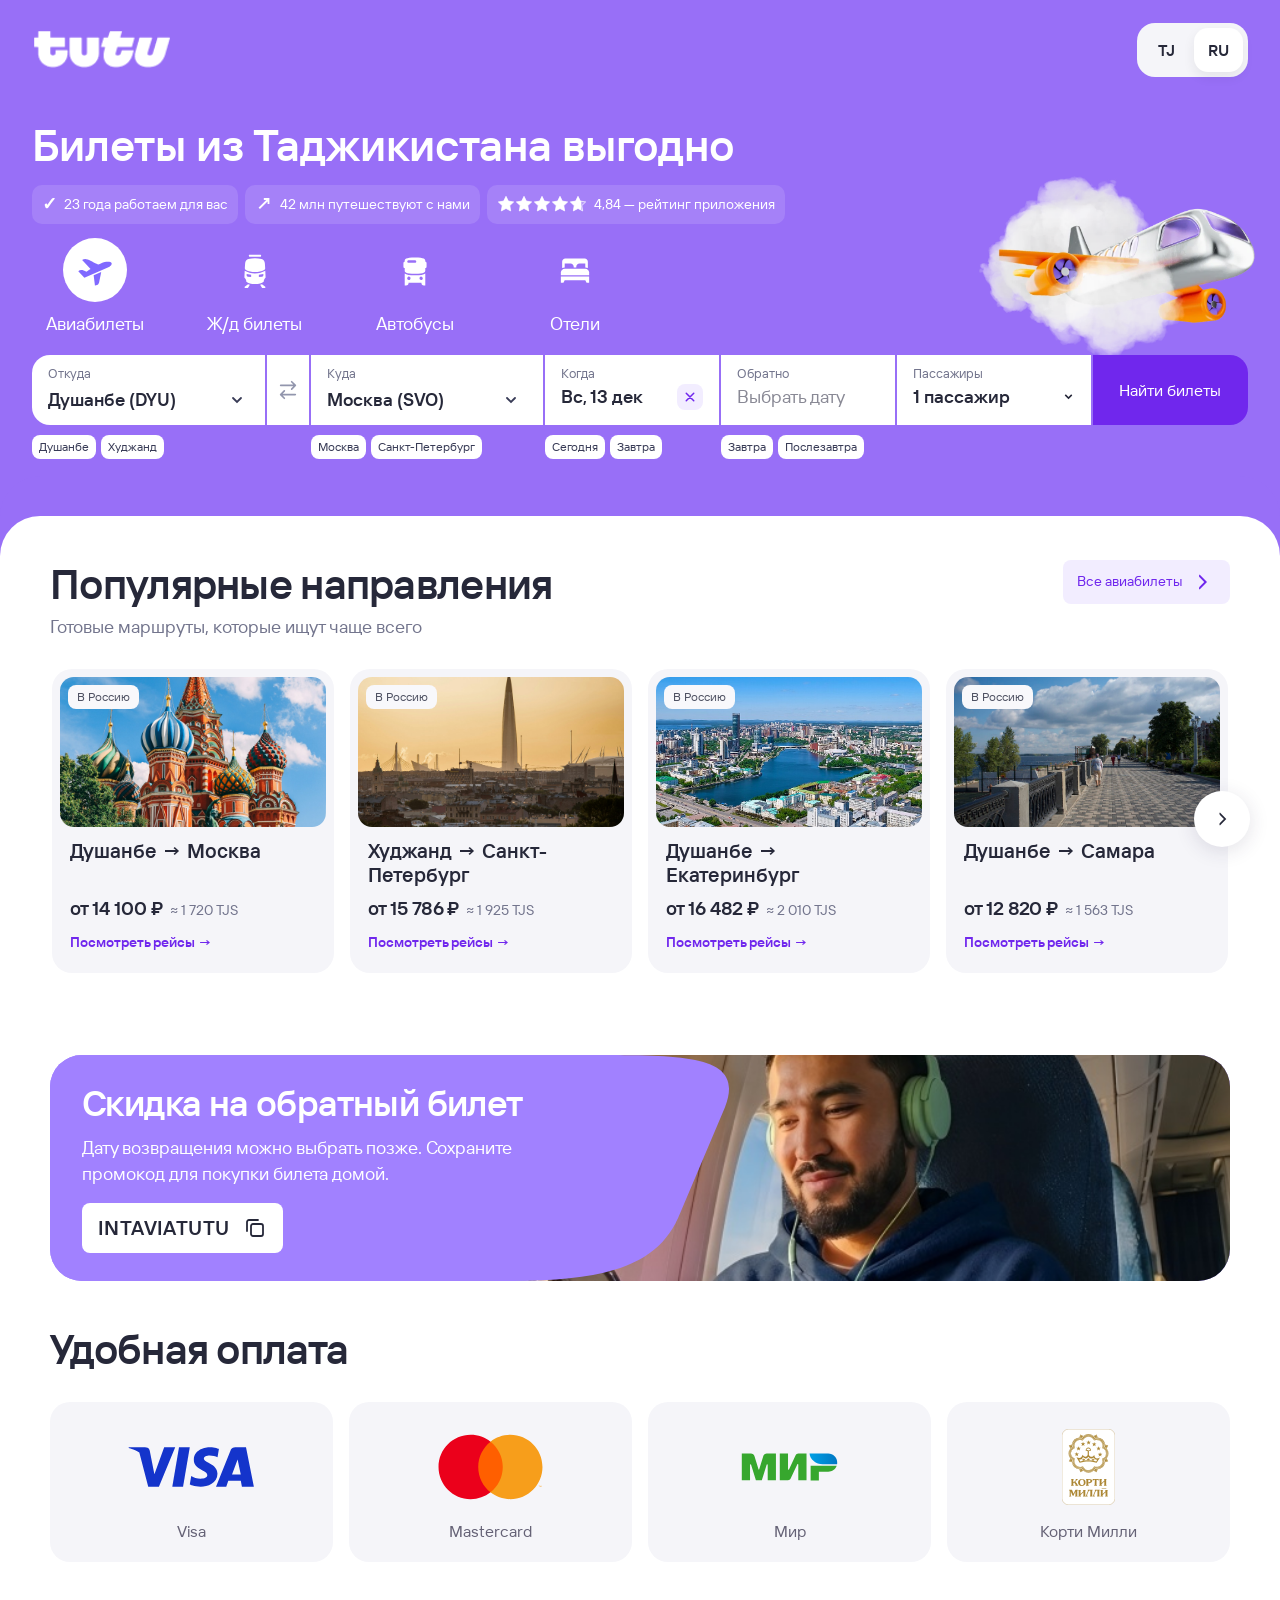
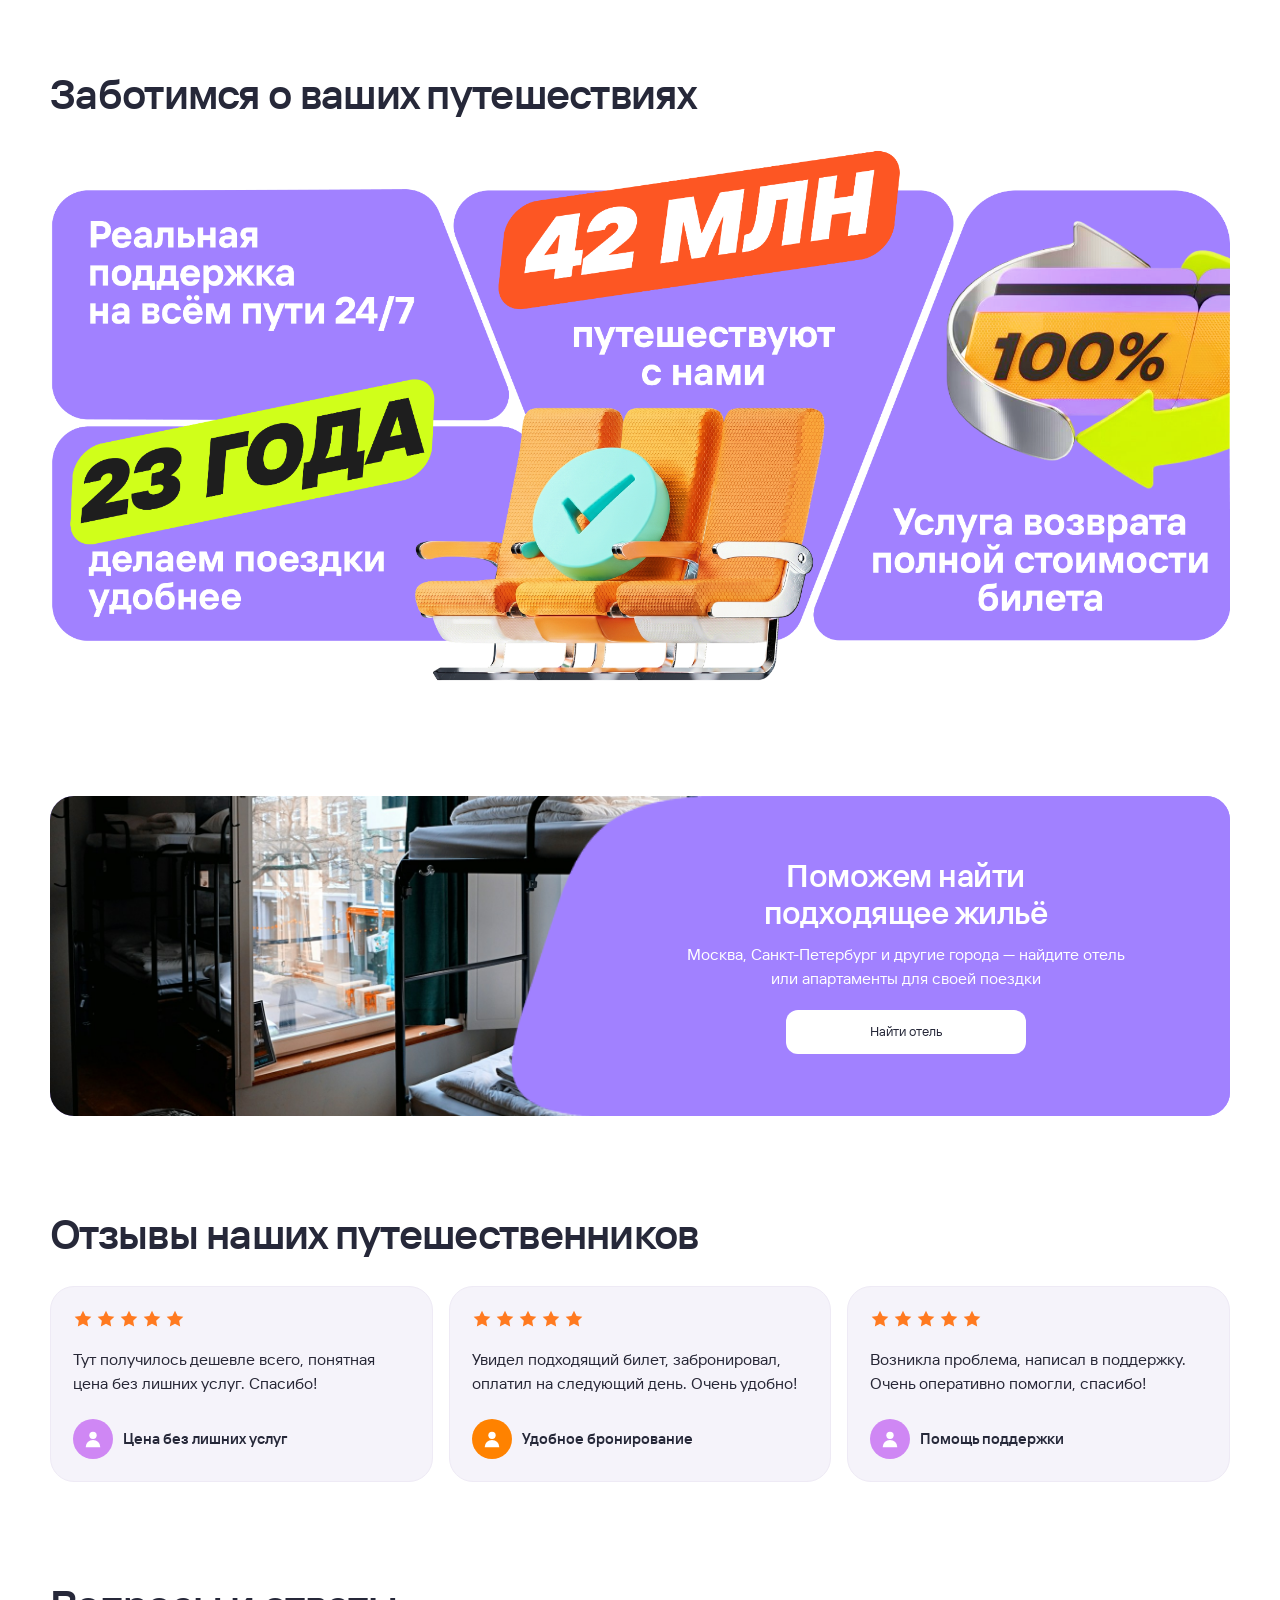
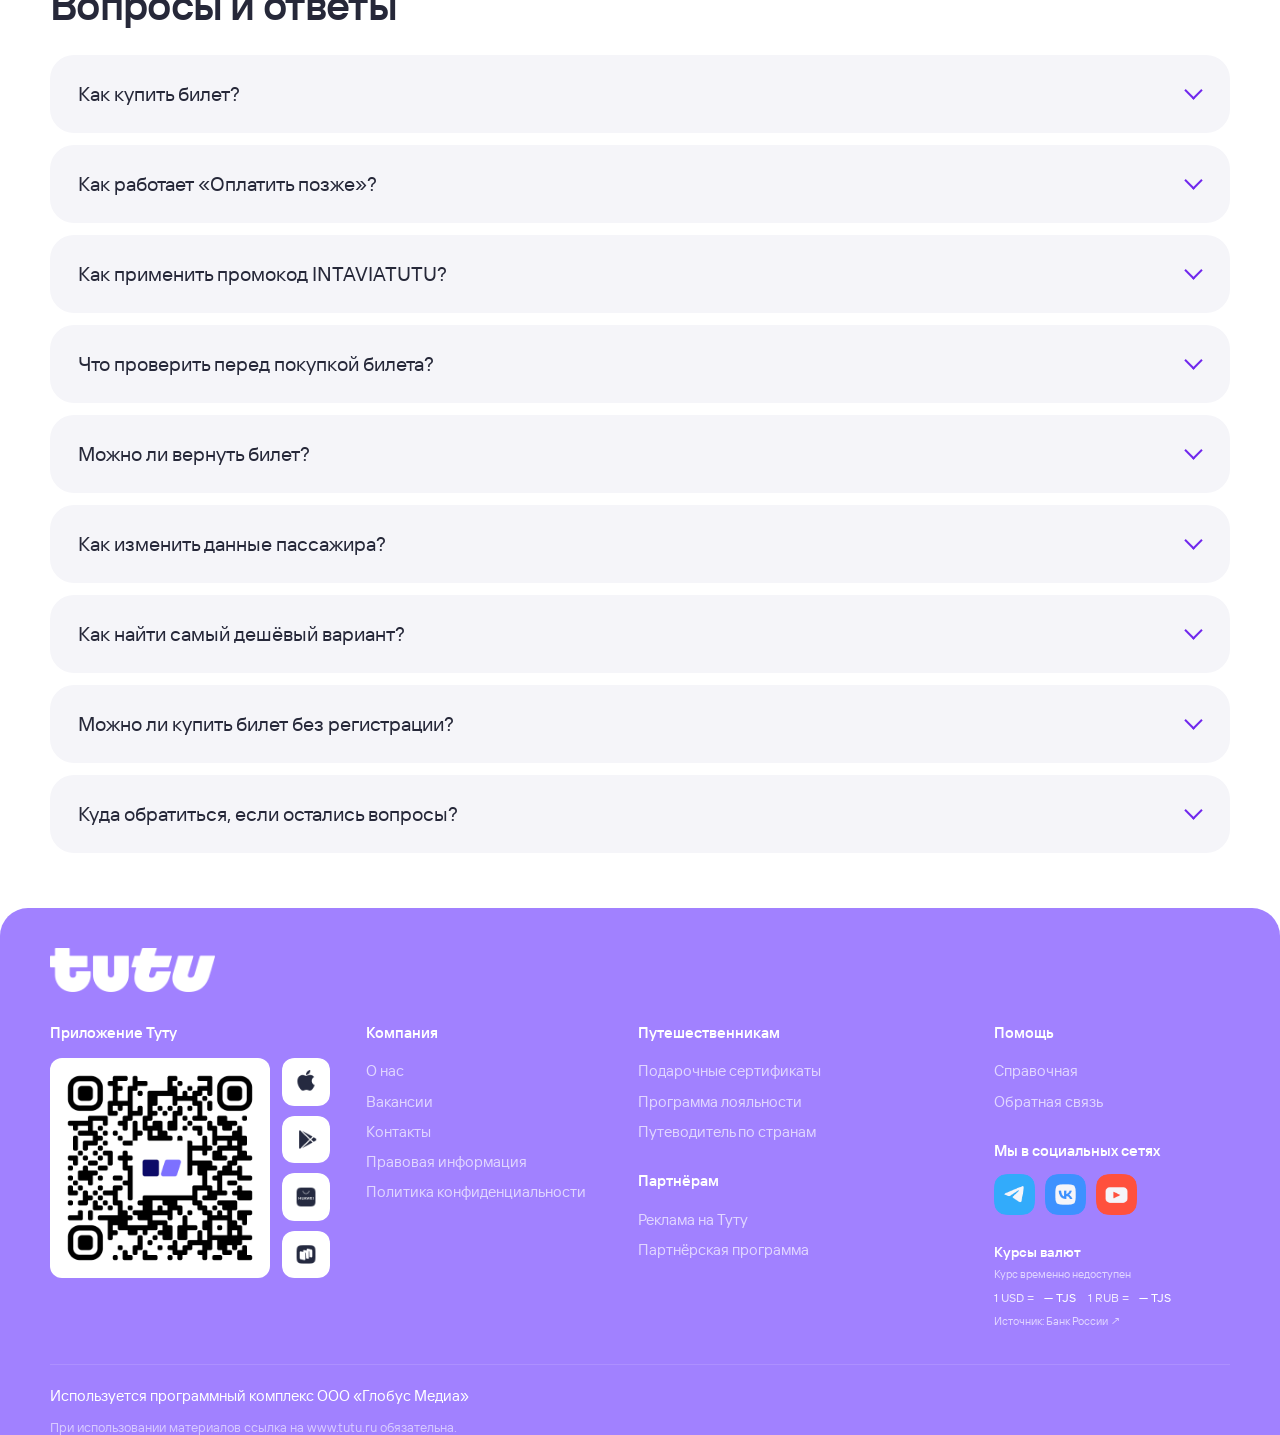
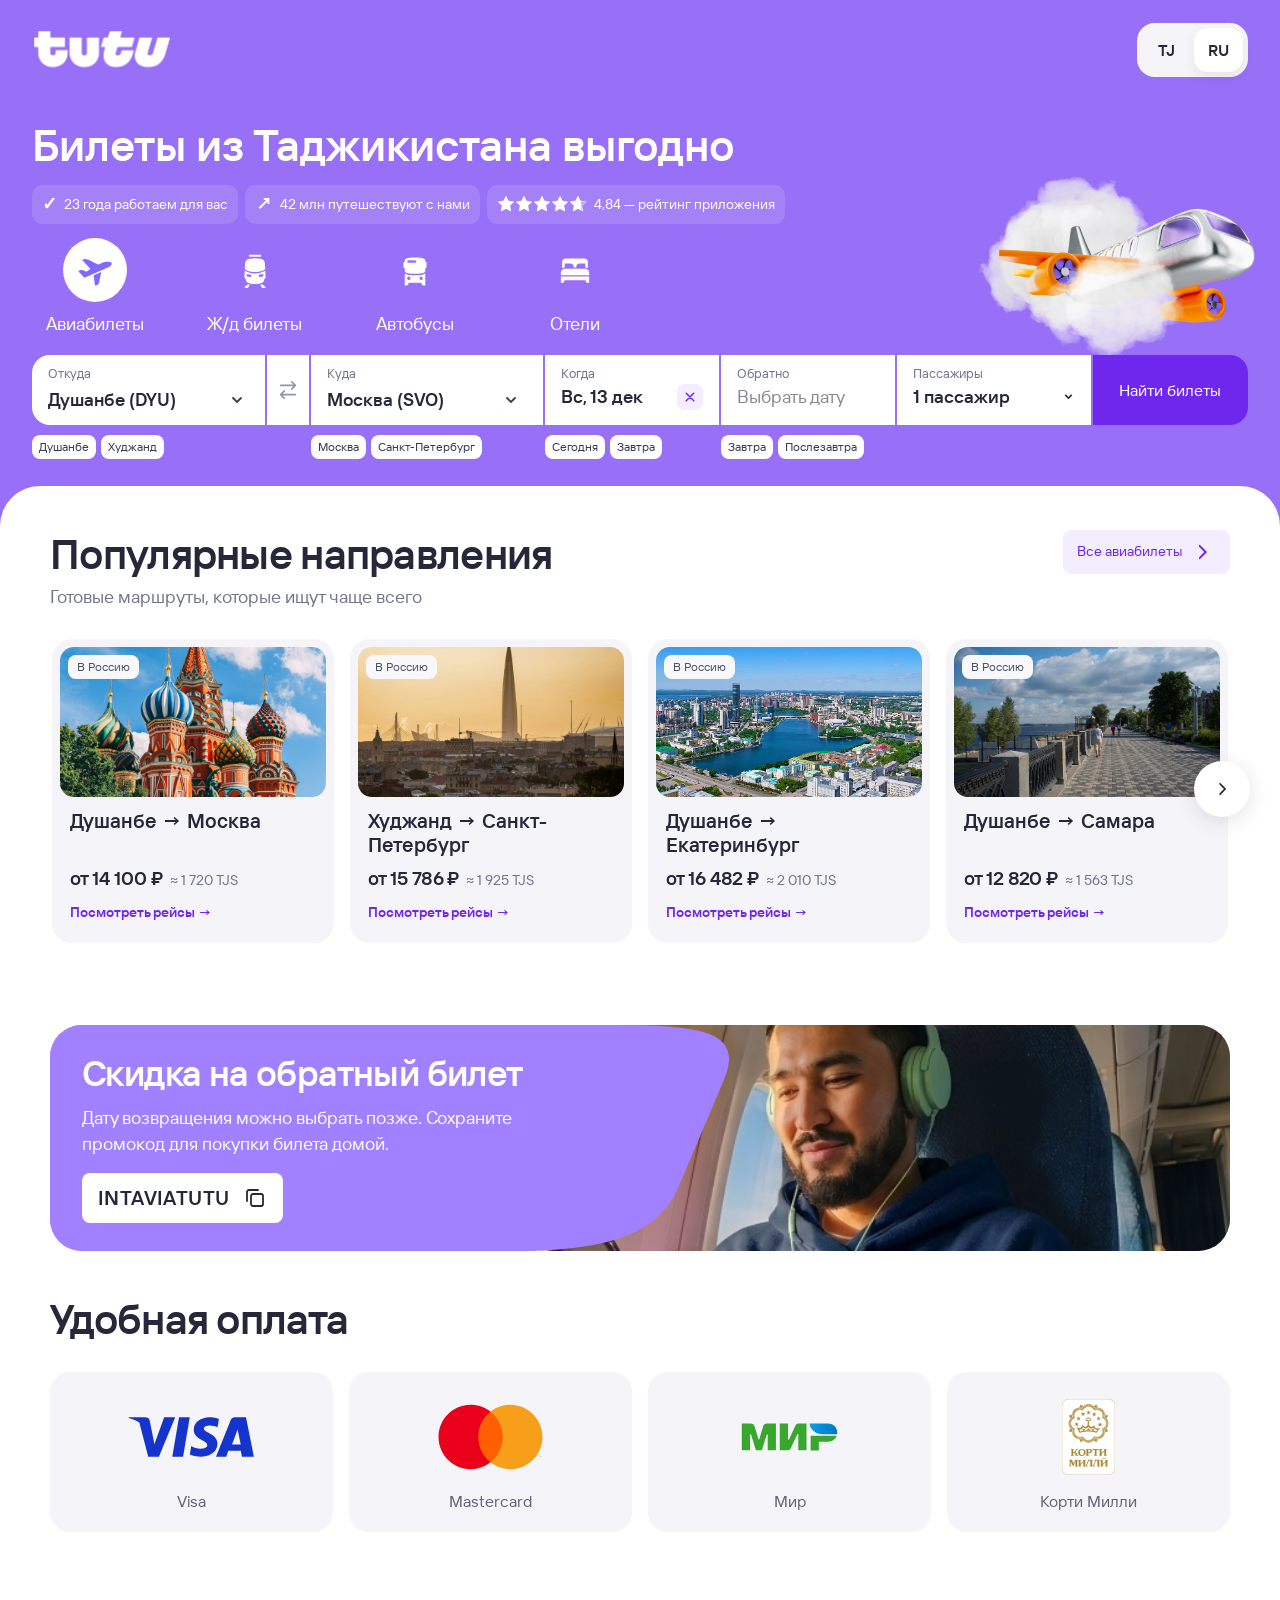
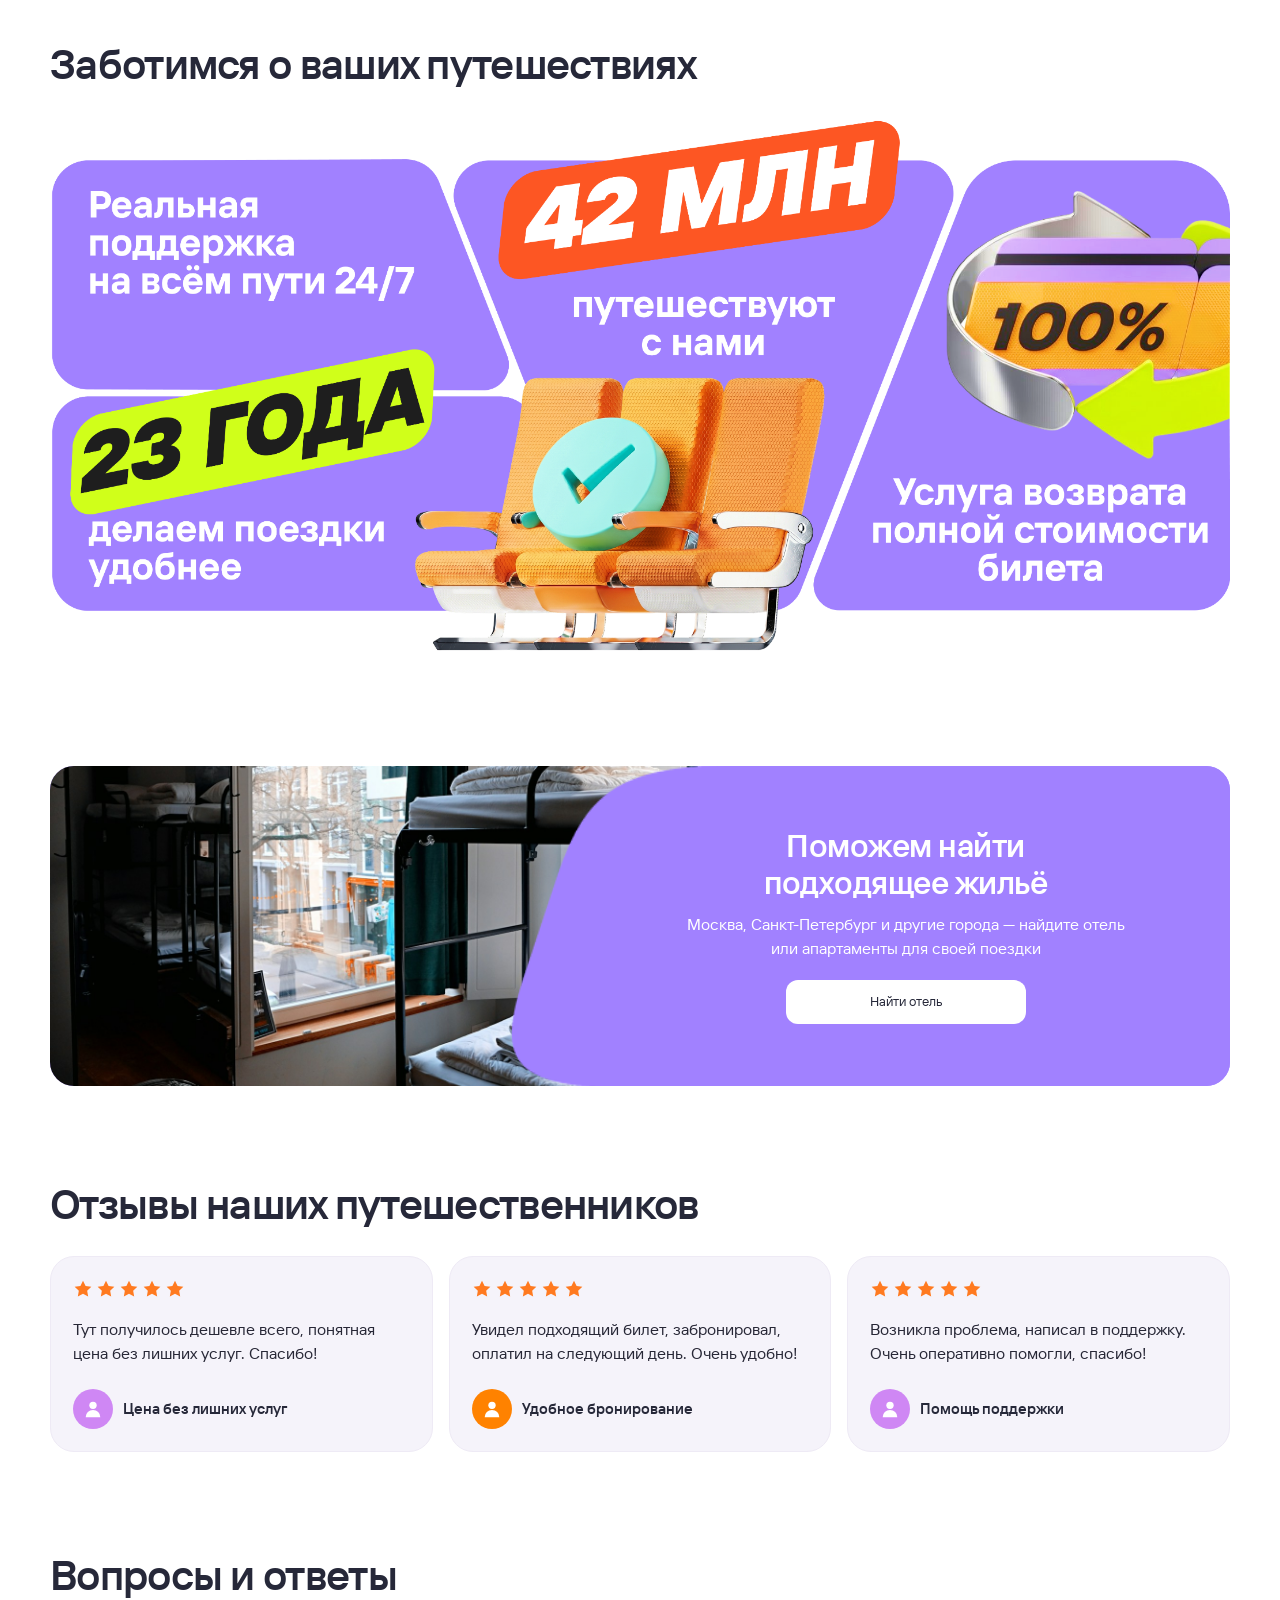
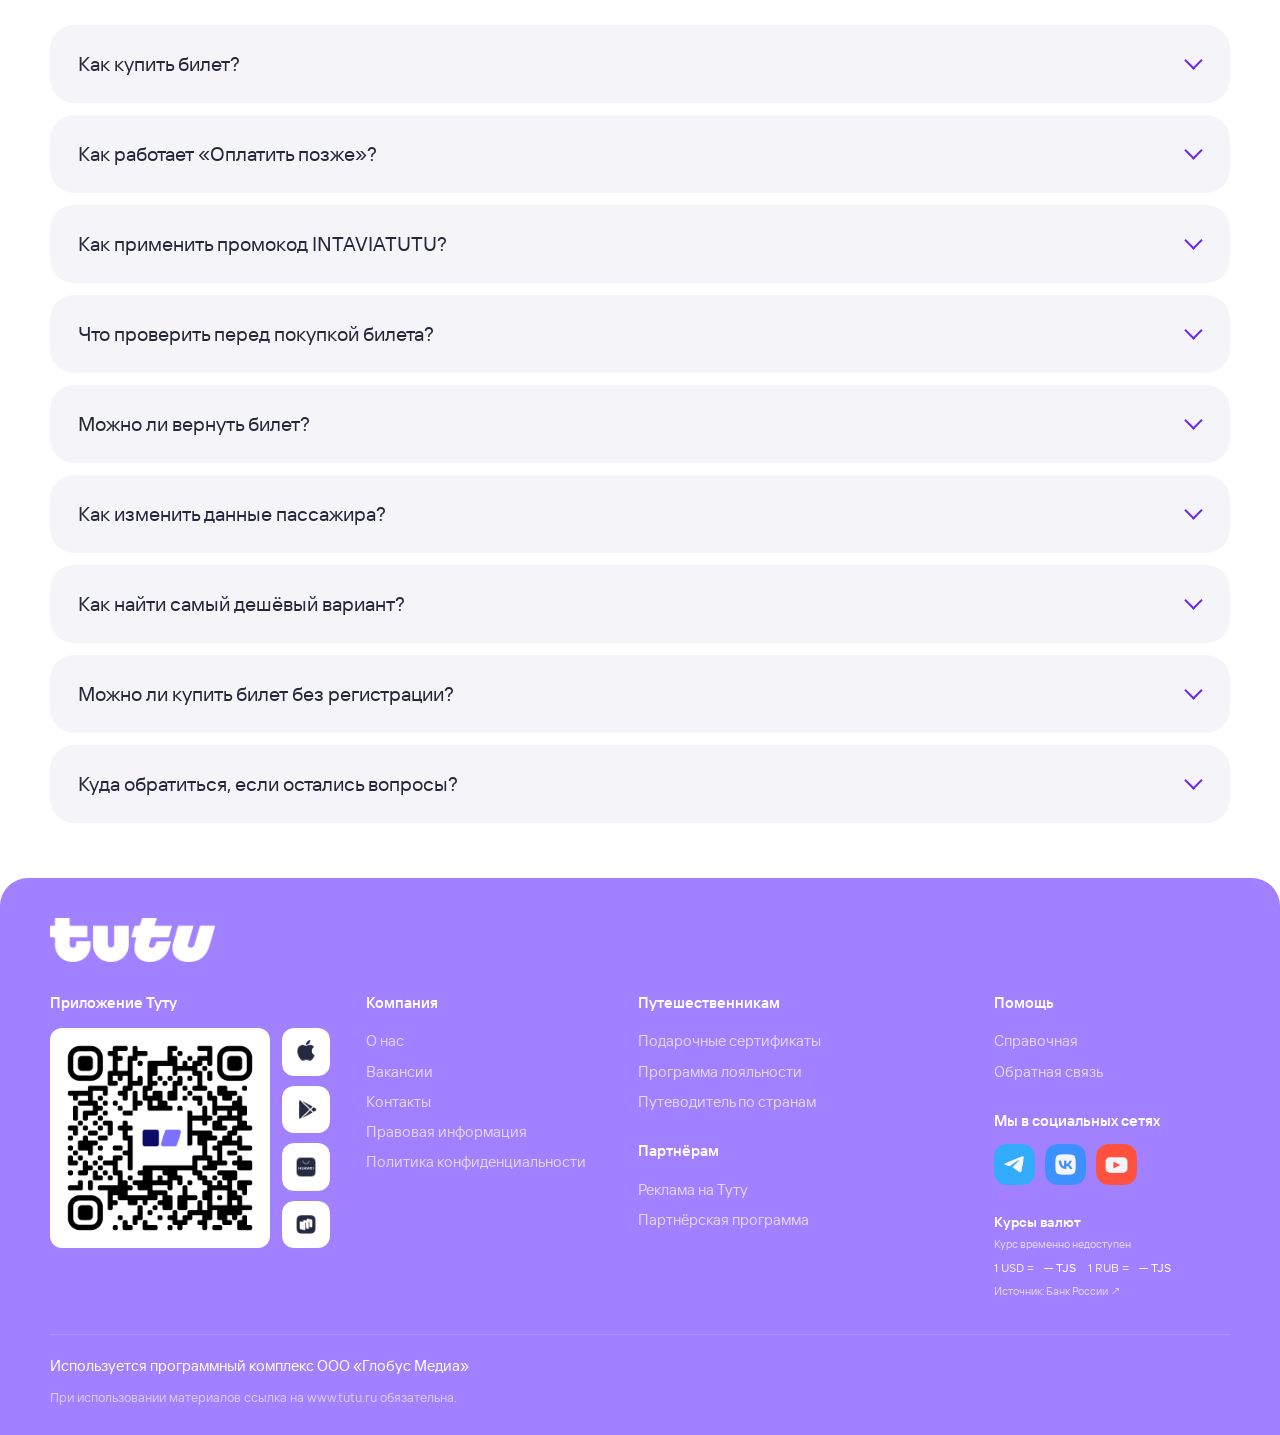
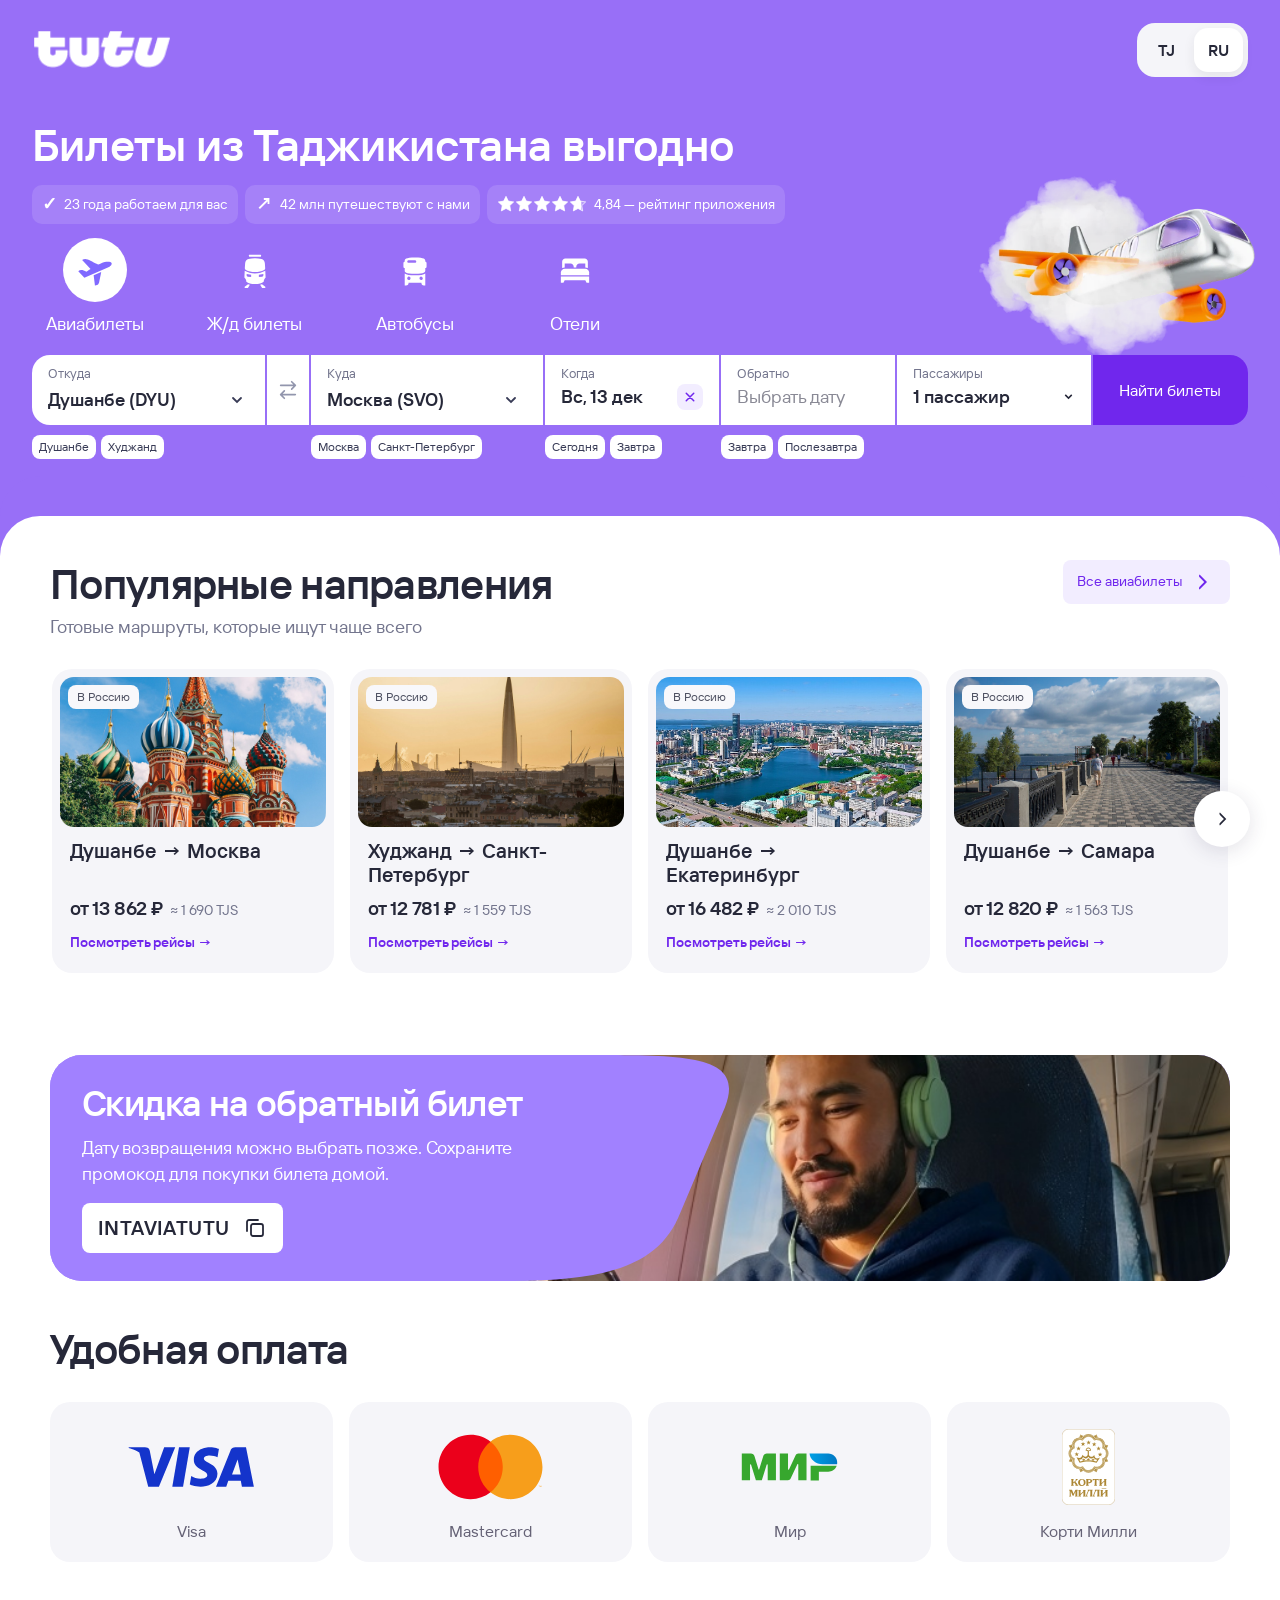
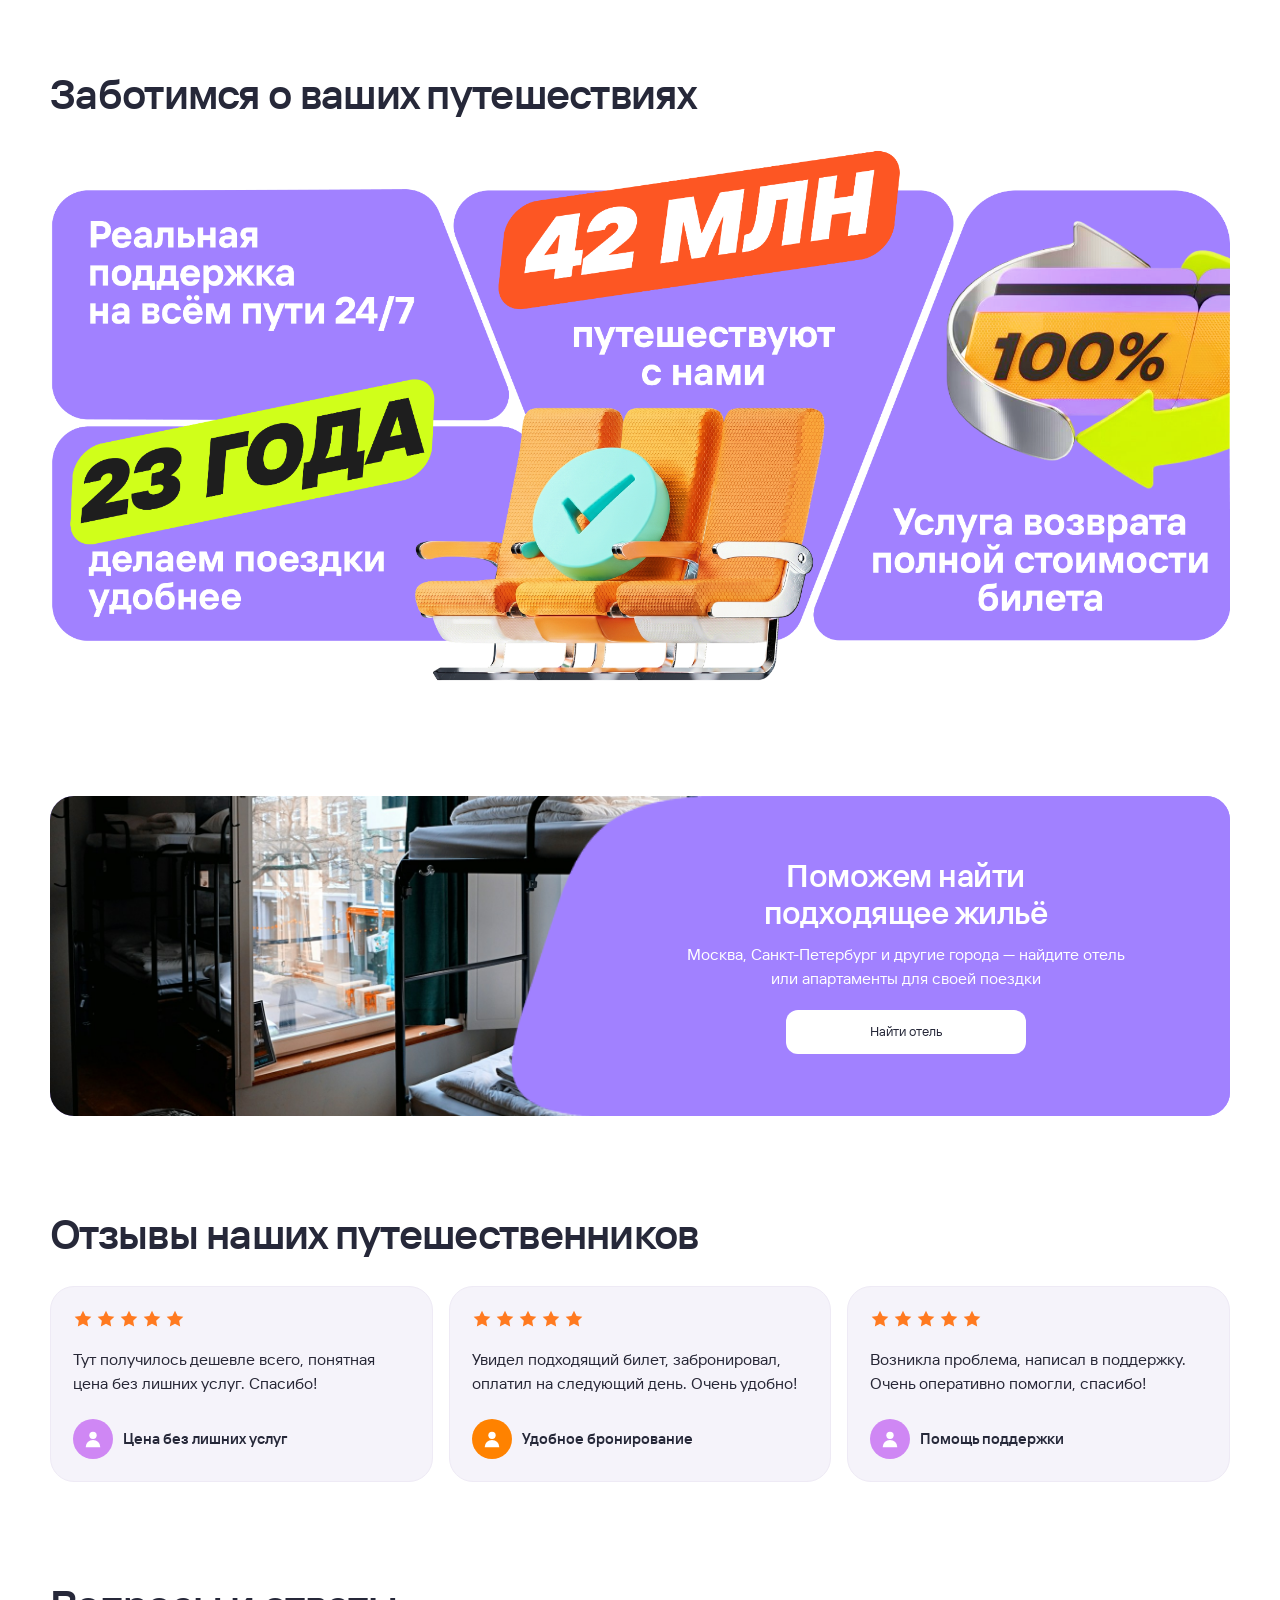
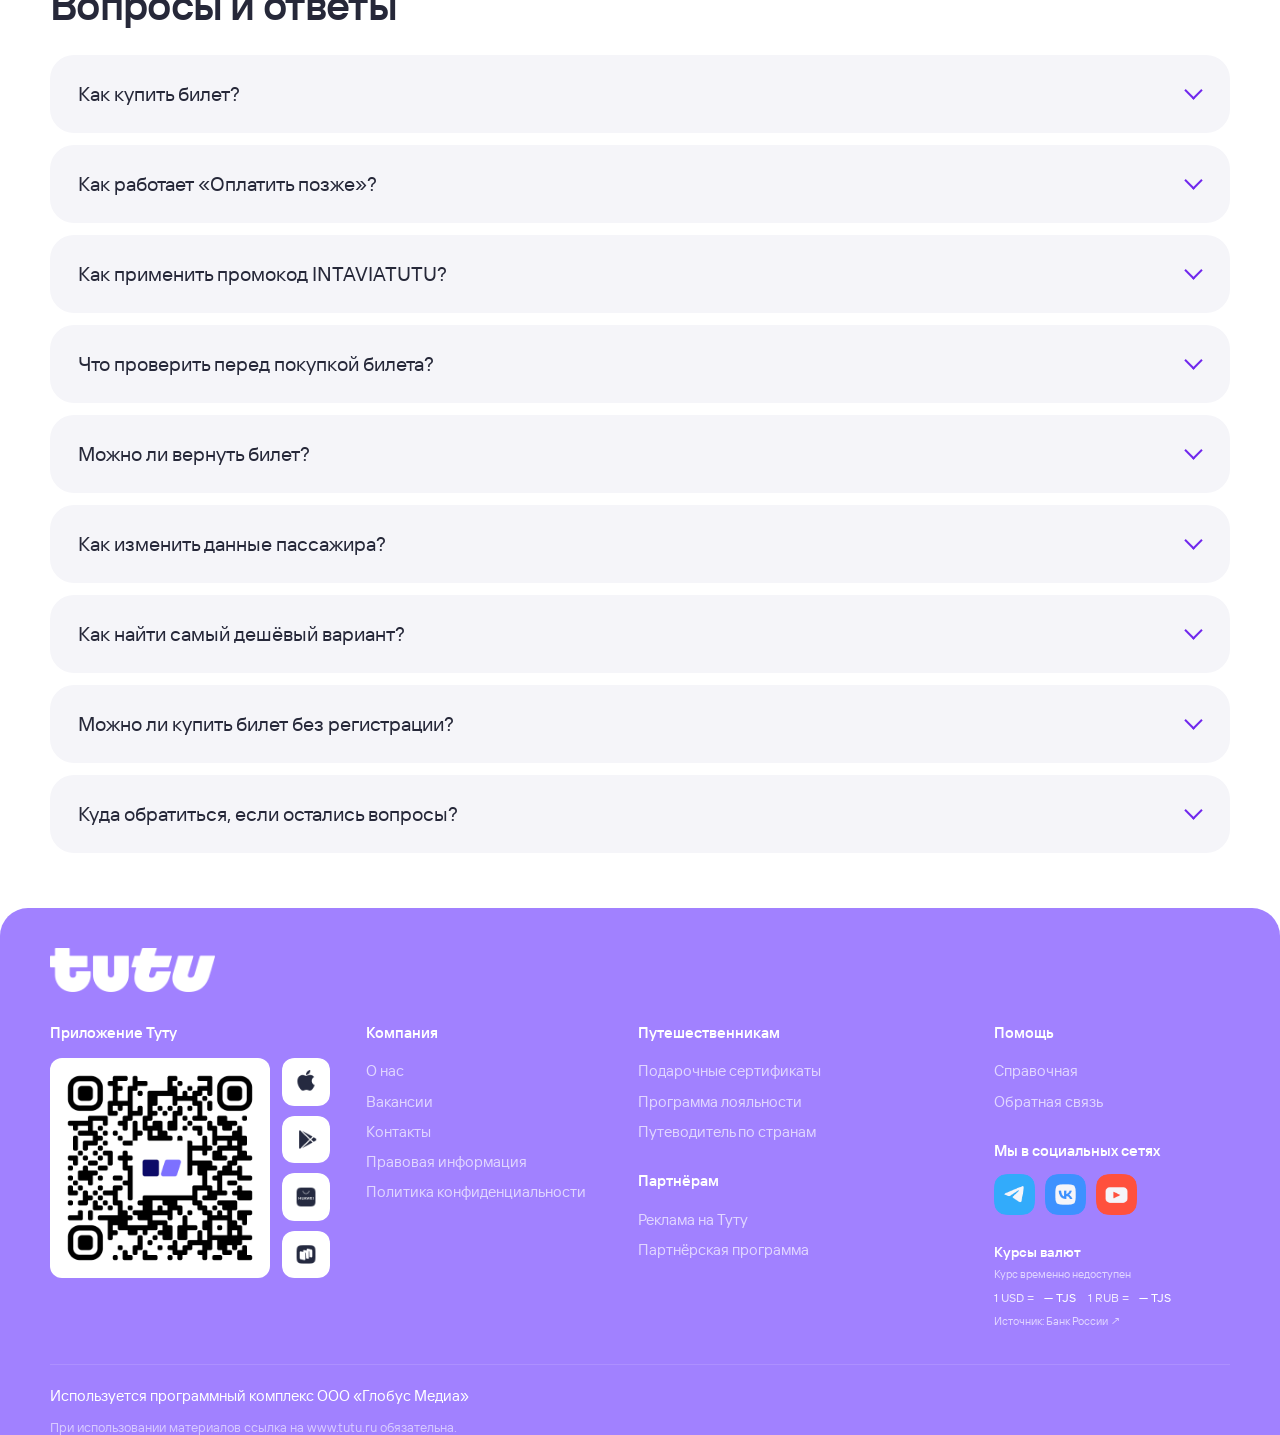
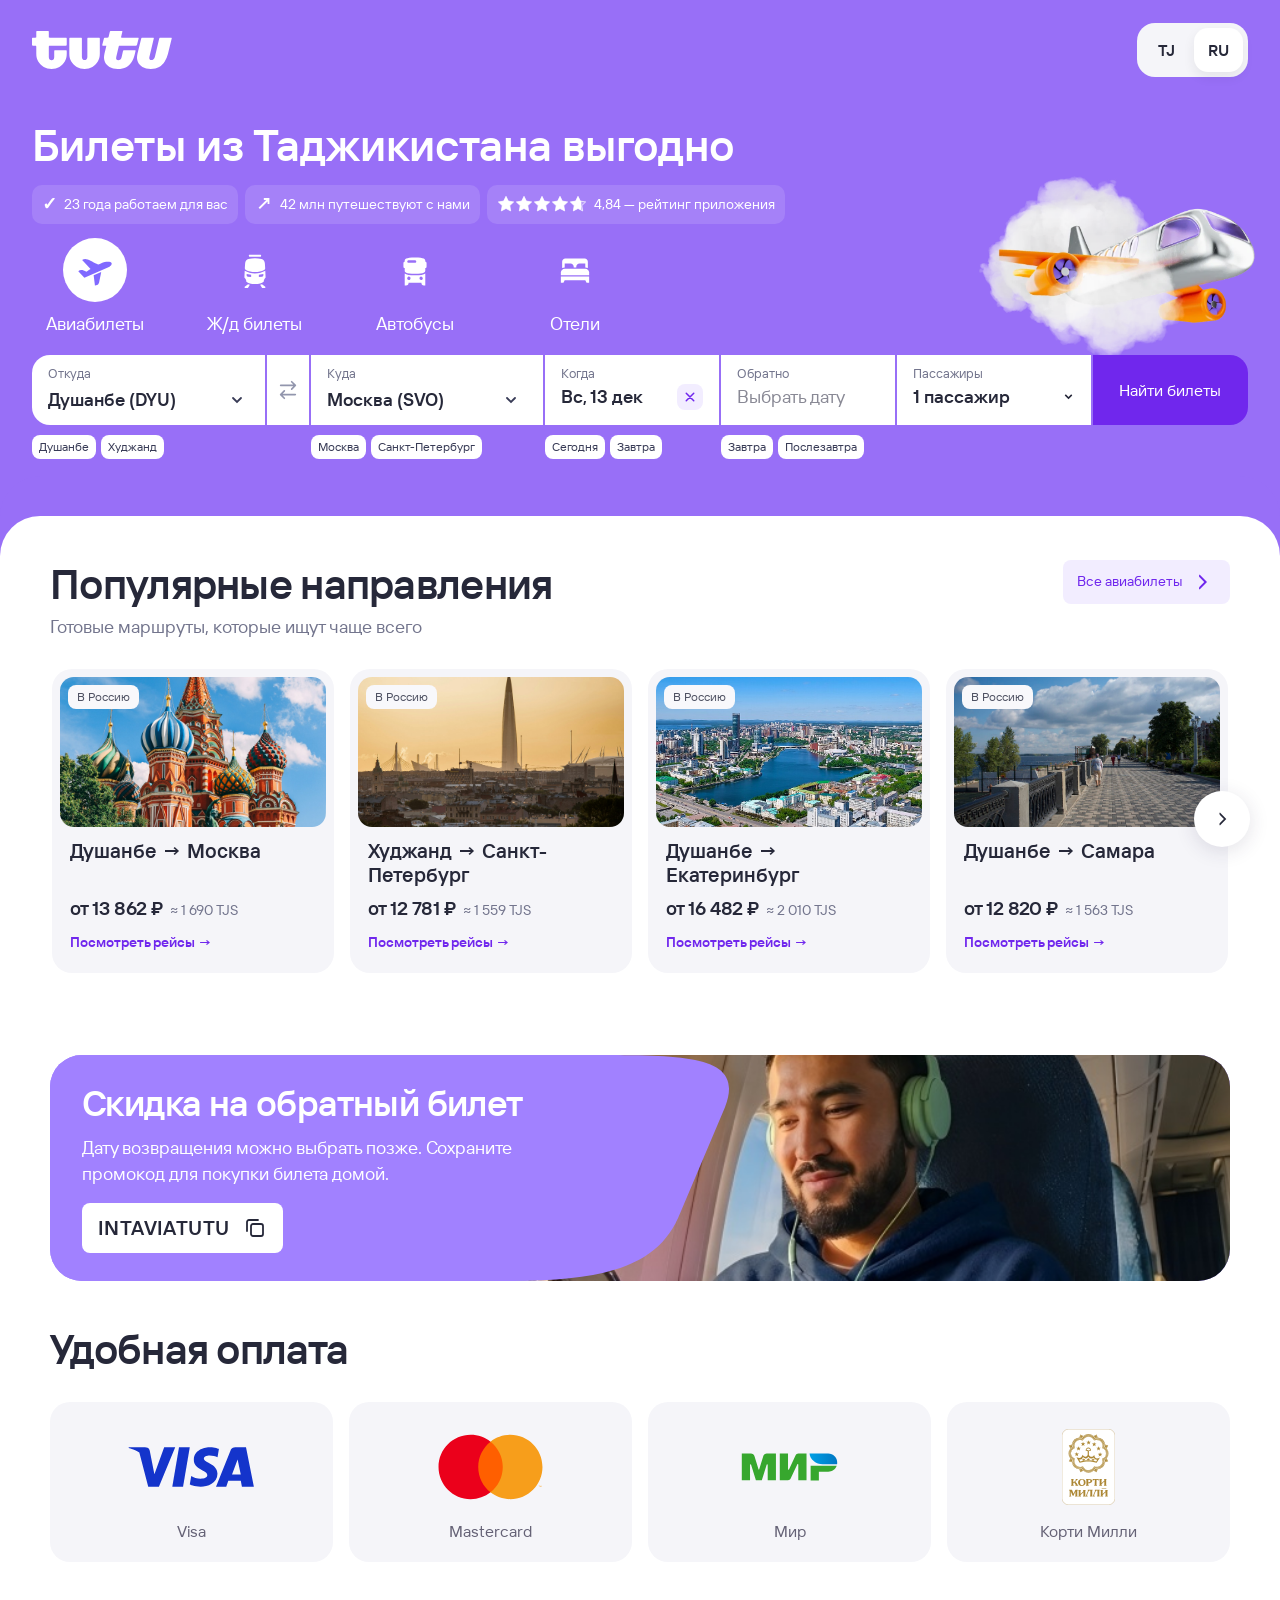
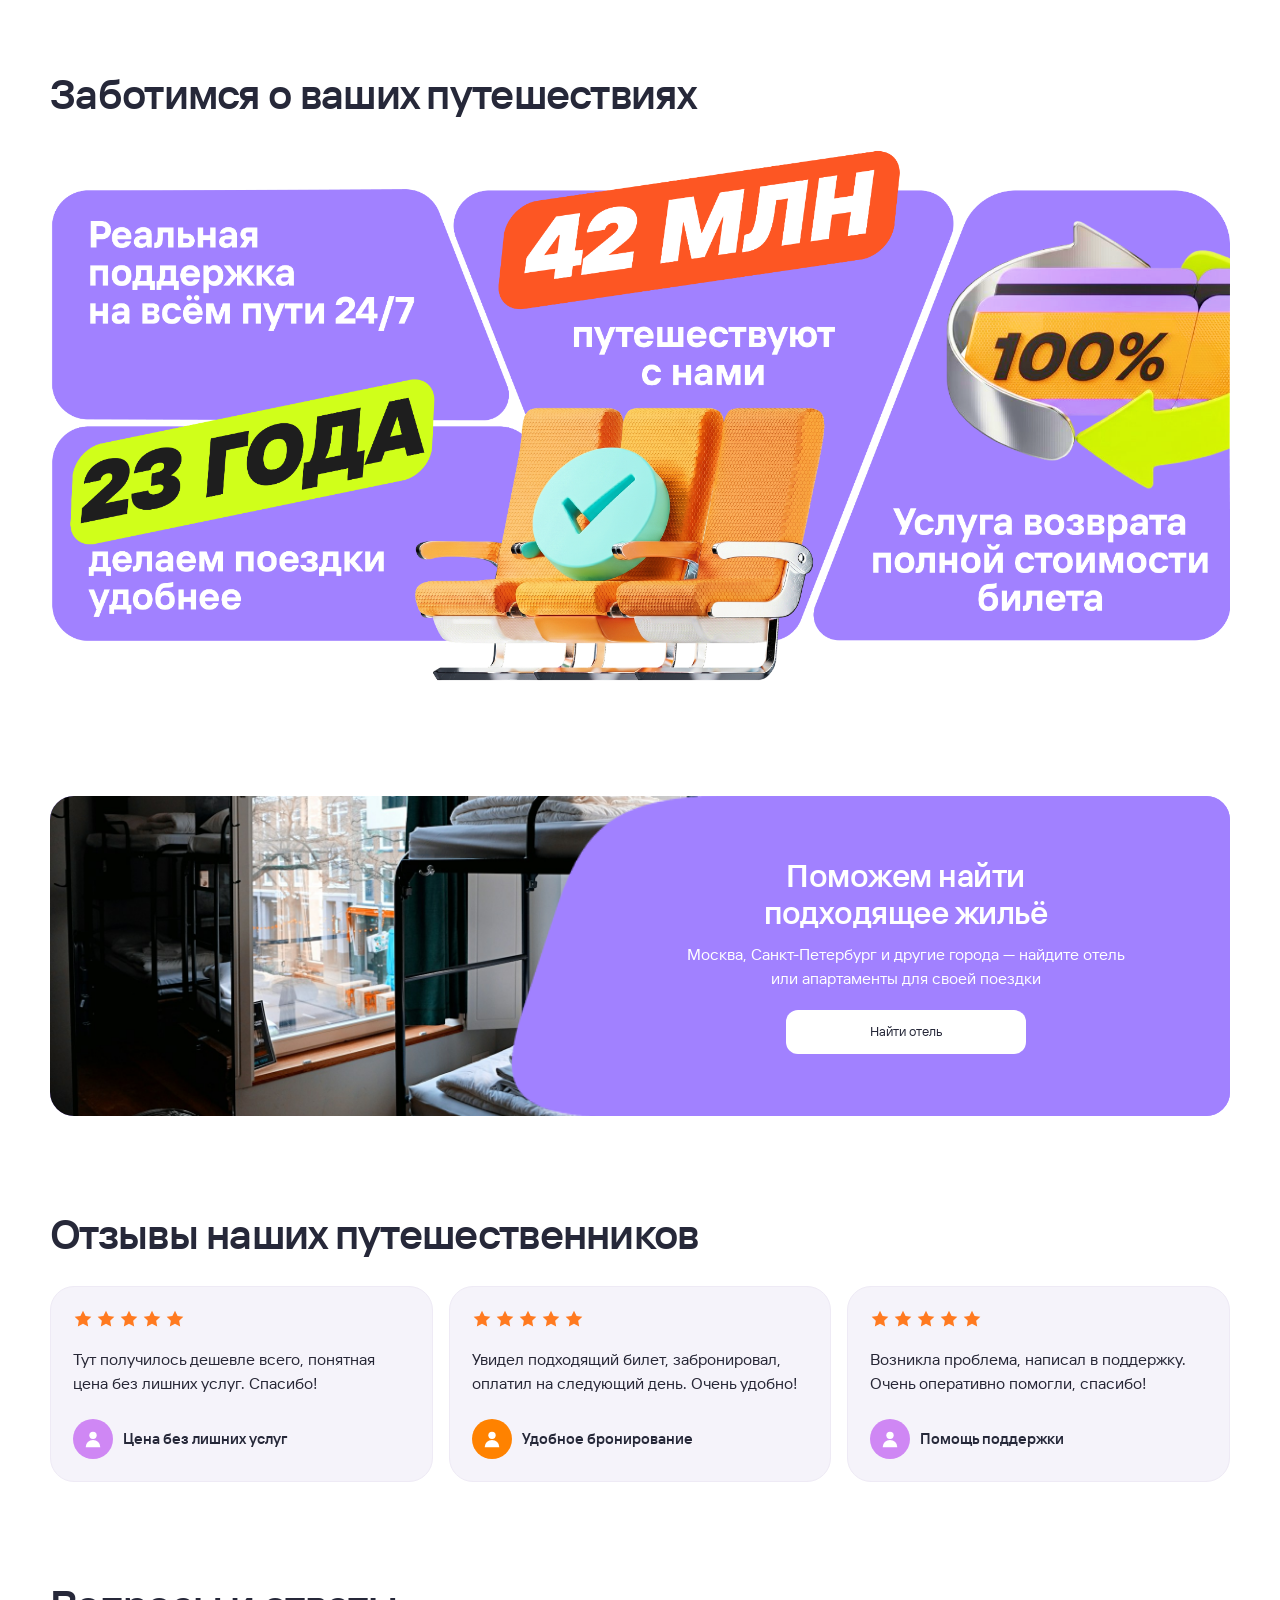
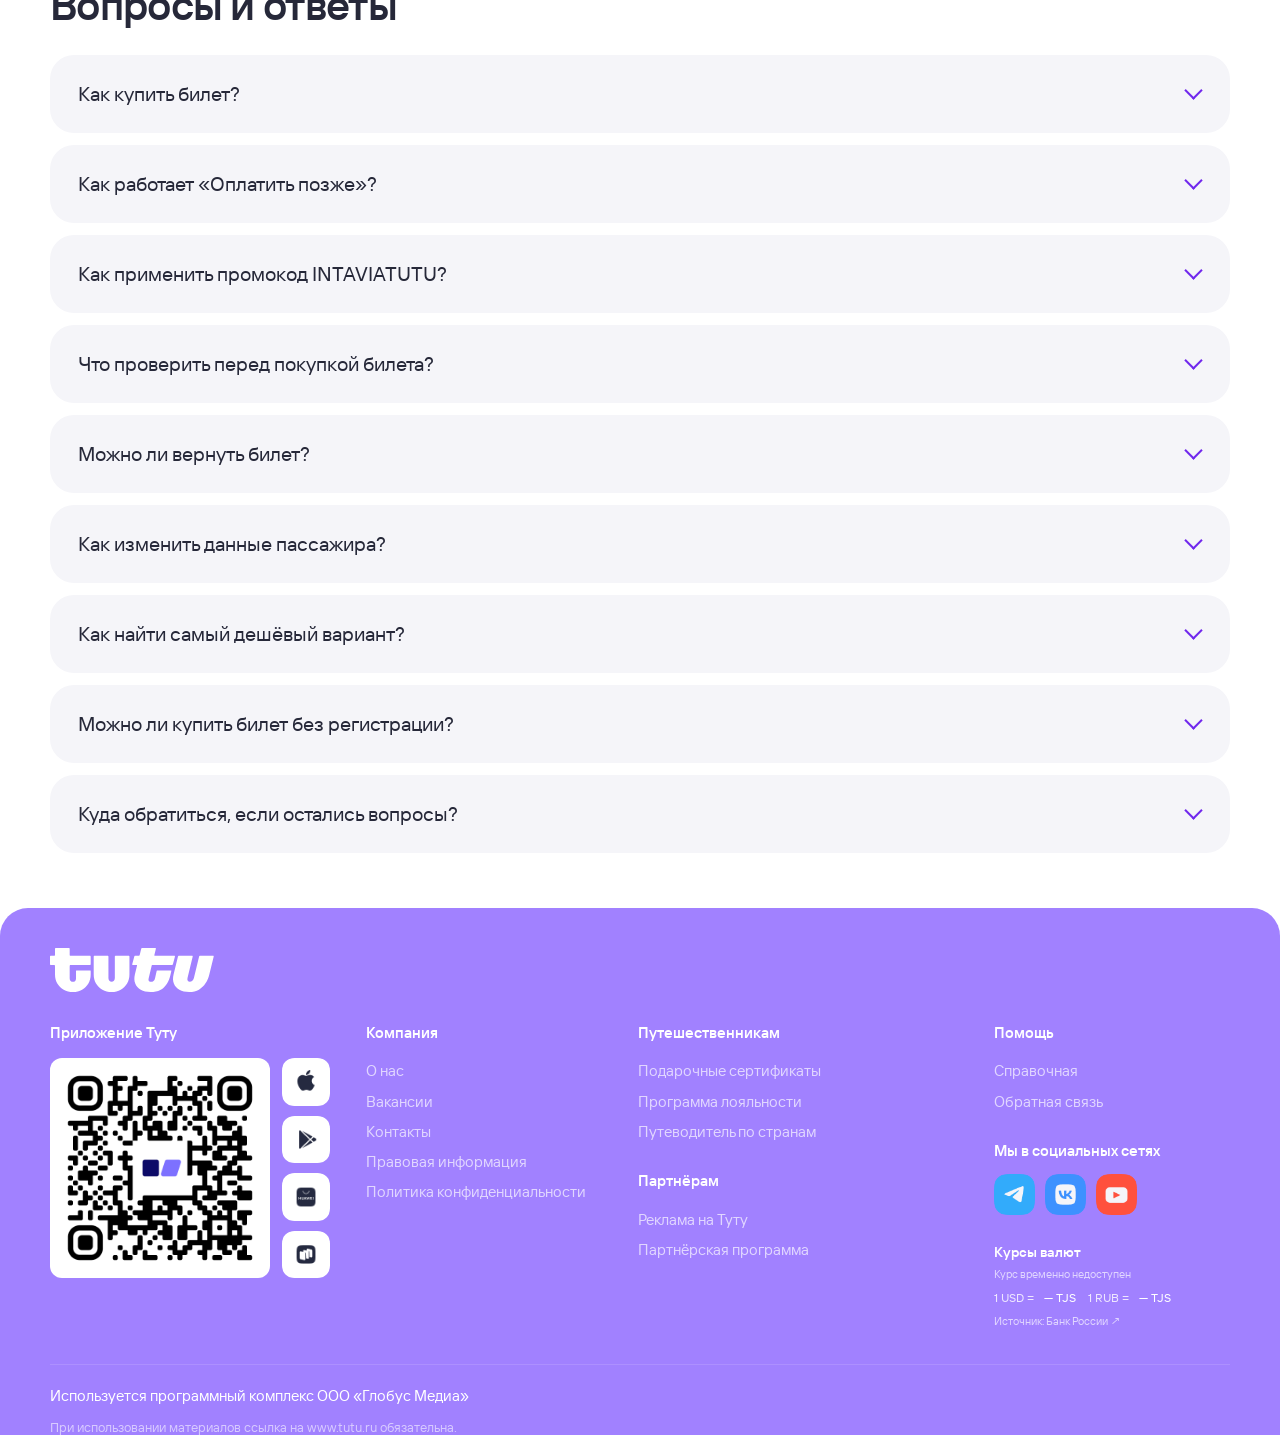
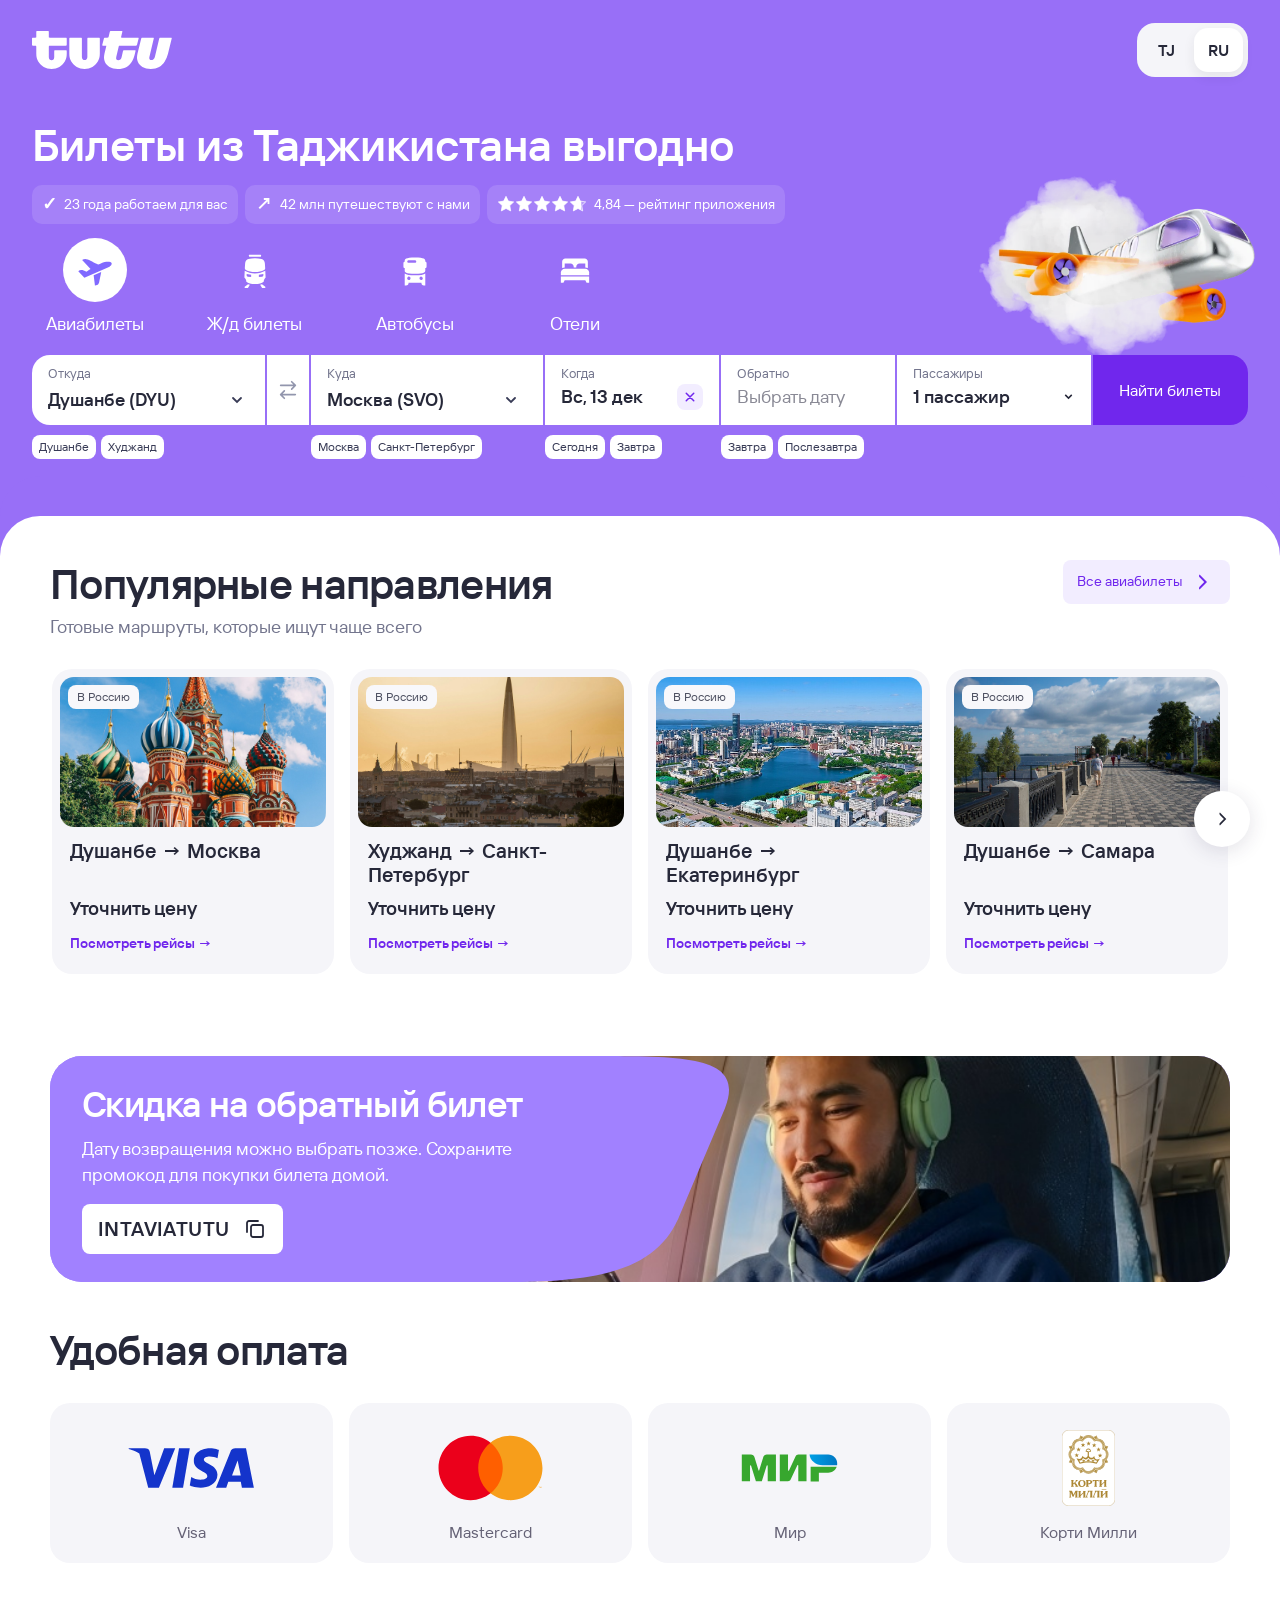
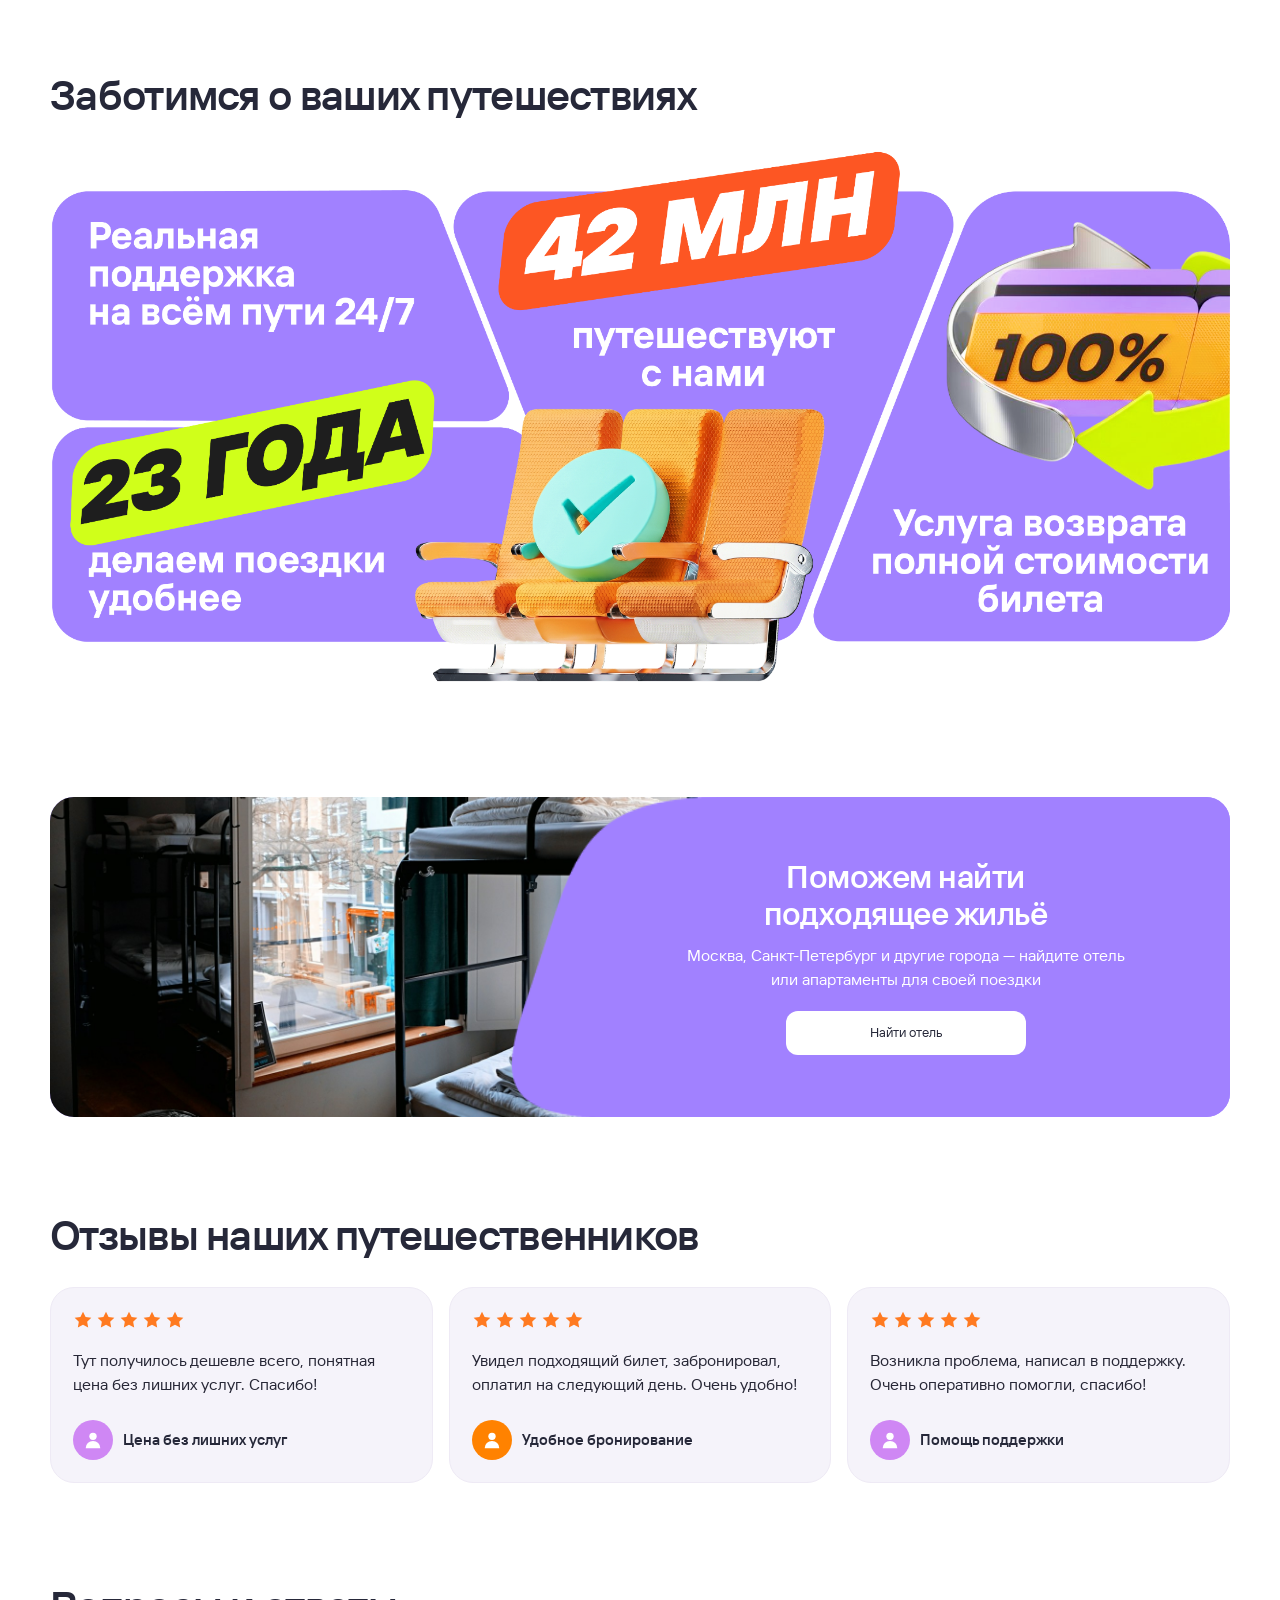
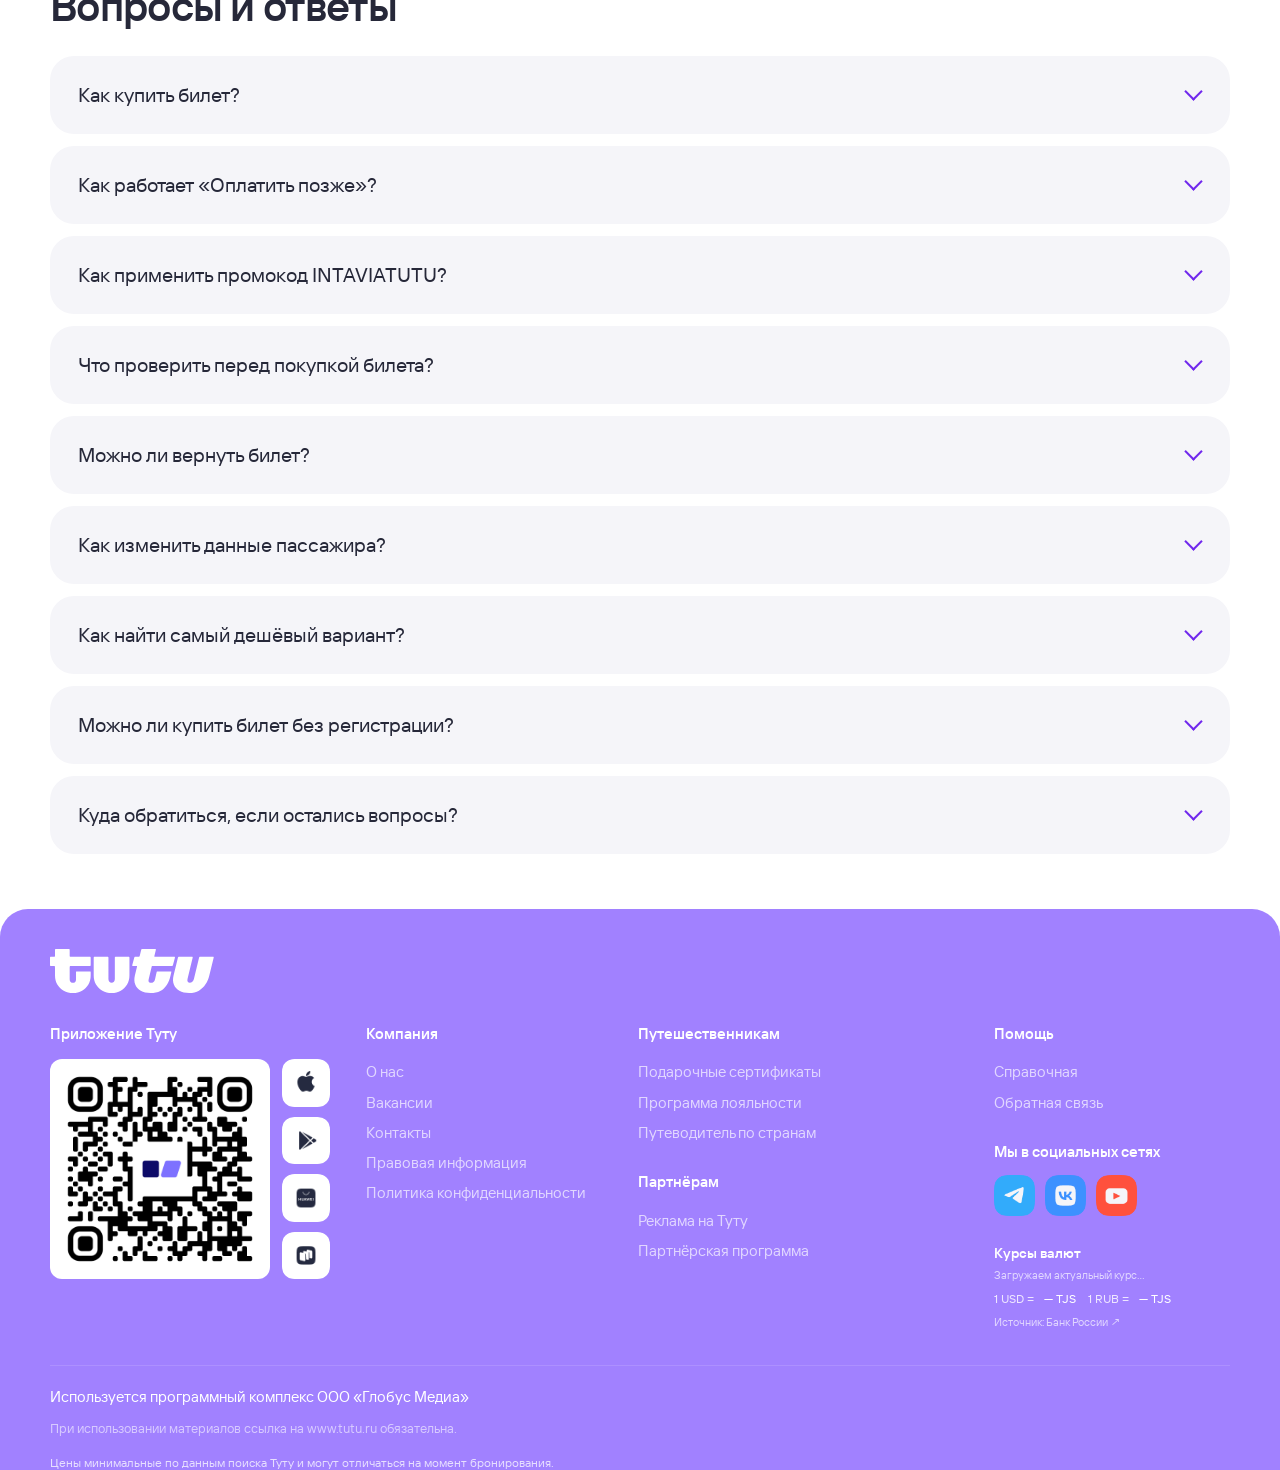
